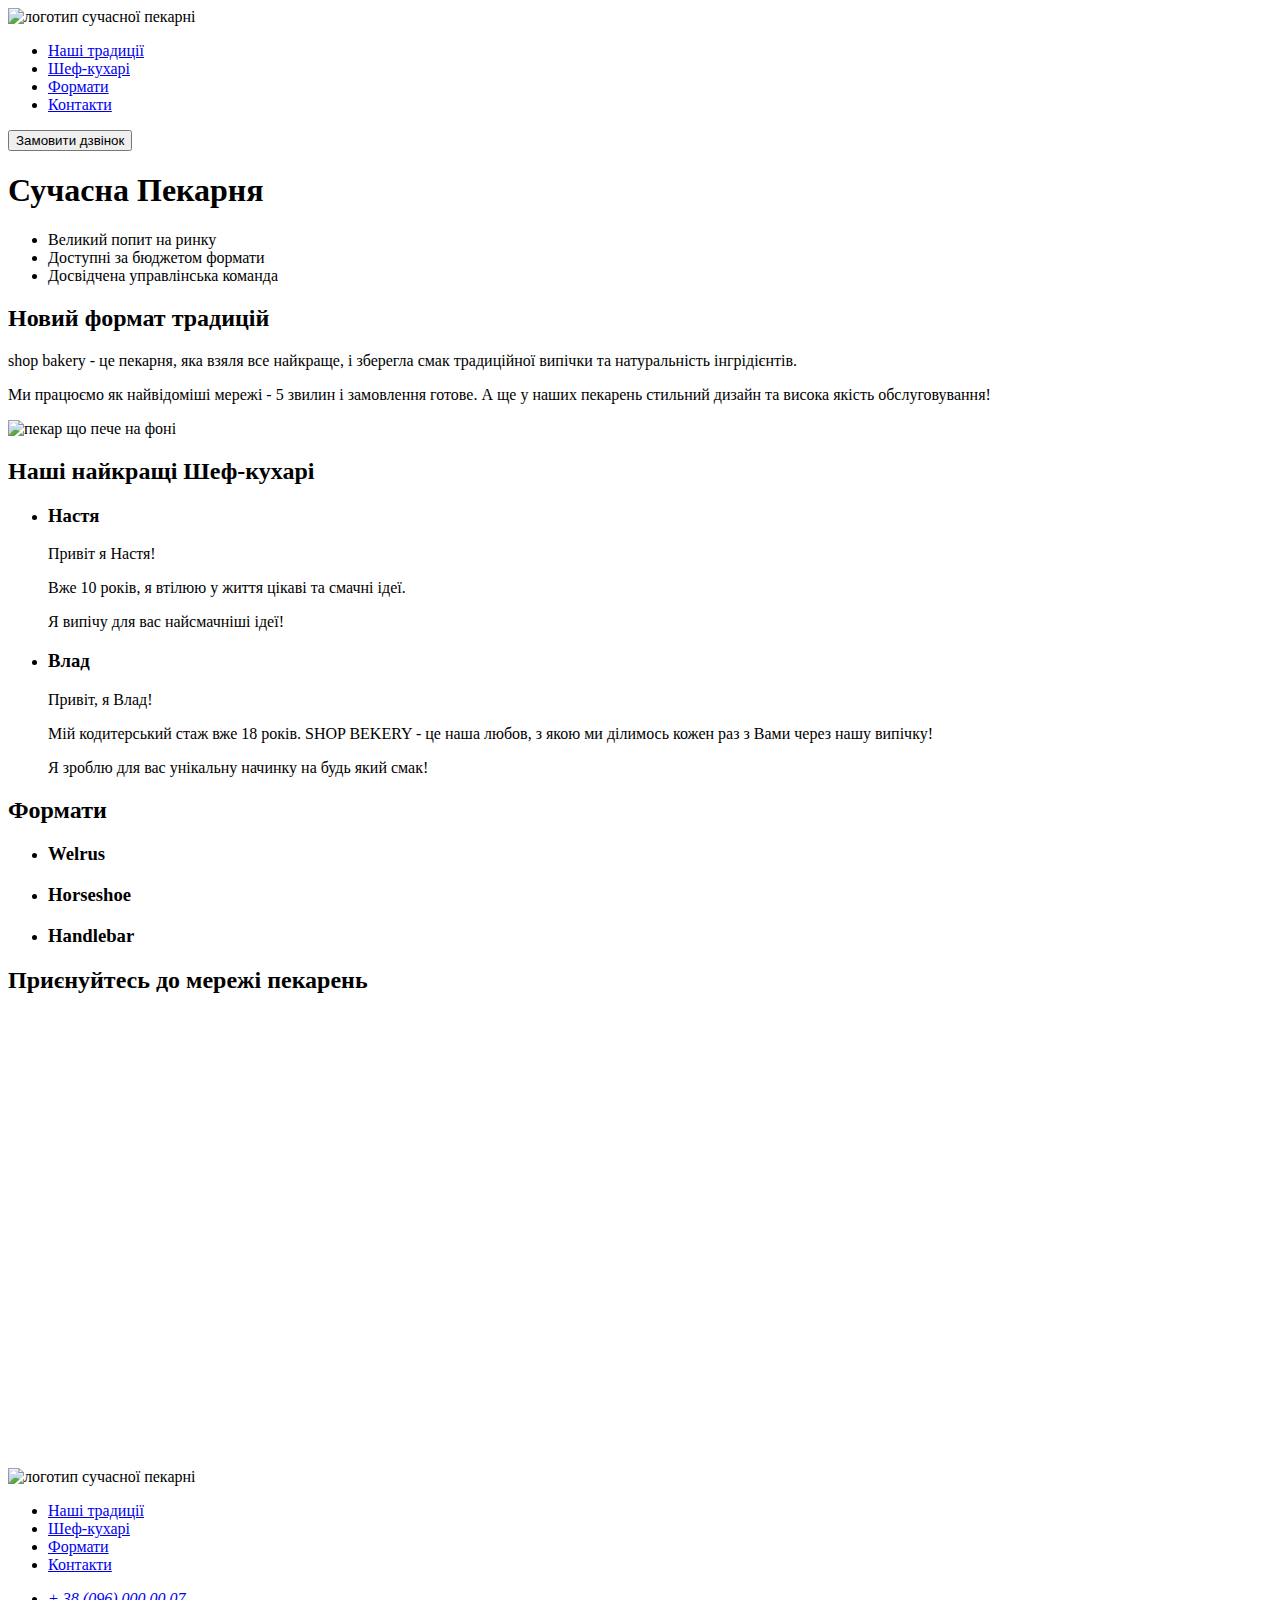
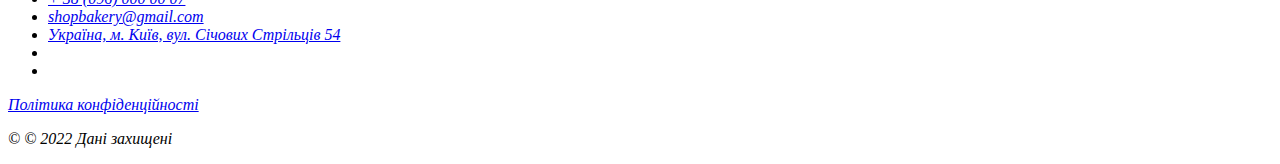
==== index.html @ cf85be26 "changed title" ====
<!DOCTYPE html>
<html lang="uk">

    <head>
        <meta charset="UTF-8">
        <meta http-equiv="X-UA-Compatible" content="IE=edge">
        <meta name="viewport" content="width=device-width, initial-scale=1.0">
        <title>Сучасна пекарня</title>
    </head>

    <body>
        <header>
            <nav>
                <a href="./index.html"></a>
                <img src="./images/logo.svg" alt="логотип сучасної пекарні"/>
                <ul>
                    <li>
                        <a href="#traditions-section">Наші традиції</a>
                    </li>
                    <li>
                        <a href="#shefs-section">Шеф-кухарі</a>
                    </li>
                    <li>
                        <a href="#formats-section">Формати</a>
                    </li>
                    <li>
                        <a href="#contacts-section">Контакти</a>
                    </li>
                </ul>
            </nav>
            <button type="button">Замовити дзвінок</button>
        </header>
        <main>
            <section id="traditions-section">
                <h1>Сучасна Пекарня</h1>
            </section>
            <ul>
                <li>Великий попит на ринку</li>
                <li>Доступні за бюджетом формати</li>
                <li>Досвідчена управлінська команда</li>
            </ul>
            <h2>Новий формат традицій</h2>
            <p>
                <span>shop bakery</span>
                - це пекарня, яка взяля все найкраще, і зберегла смак традиційної випічки та
                натуральність інгрідієнтів.</p>
            <p>Ми працюємо як найвідоміші мережі -
                <span>5 звилин і замовлення готове.</span>
                А ще у наших пекарень стильний дизайн та висока якість обслуговування!
            </p>
            <img src="./images/baker.jpg" alt="пекар що пече на фоні"/>
            <section id="shefs-section">
                <h2>Наші найкращі Шеф-кухарі</h2>
                <ul>
                    <li>
                        <article>
                            <h3>Настя</h3>
                            <p>Привіт я Настя!</p>
                            <p>Вже 10 років, я втілюю у життя цікаві та смачні ідеї.</p>
                            <p>Я випічу для вас найсмачніші ідеї!
                            </p>
                        </article>
                    </li>
                    <li>
                        <article>
                            <h3>Влад</h3>
                            <p>Привіт, я Влад!</p>
                            <p>Мій кодитерський стаж вже 18 років. SHOP BEKERY - це наша любов, з якою ми
                                ділимось кожен раз з Вами через нашу випічку!
                            </p>
                            <p>
                                Я зроблю для вас унікальну начинку на будь який смак!</p>
                        </article>
                    </li>
                </ul>

            </section>
            <section id="formats-section">
                <h2>Формати</h2>

                <ul>
                    <li>
                        <article>
                            <h3 lang="en">Welrus</h3>
                        </article>
                    </li>
                    <li>
                        <article>
                            <h3 lang="en">Horseshoe</h3>
                        </article>
                    </li>
                    <li>
                        <article>
                            <h3 lang="en">Handlebar</h3>
                        </article>
                    </li>
                </ul>
            </section>
            <section id="contacts-section">
                <h2>Приєнуйтесь до мережі пекарень</h2>
                <iframe
                    src="https://www.google.com/maps/embed?pb=!1m18!1m12!1m3!1d2540.1640531314047!2d30.491233500000003!3d50.4566697!2m3!1f0!2f0!3f0!3m2!1i1024!2i768!4f13.1!3m3!1m2!1s0x40d4ce637bfe1717%3A0x5370c2254ad1b952!2z0LLRg9C70LjRhtGPINCh0ZbRh9C-0LLQuNGFINCh0YLRgNGW0LvRjNGG0ZbQsiwgNTQsINCa0LjRl9CyLCAwMjAwMA!5e0!3m2!1suk!2sua!4v1682578943679!5m2!1suk!2sua"
                    width="600"
                    height="450"
                    style="border:0;"
                    allowfullscreen=""
                    loading="lazy"
                    referrerpolicy="no-referrer-when-downgrade"></iframe>
            </section>
        </main>
        <footer>
            <nav>
                <a href="#"></a>
                <img src="./images/logo.svg" alt="логотип сучасної пекарні"/>
                <ul>
                    <li>
                        <a href="#">Наші традиції</a>
                    </li>
                    <li>
                        <a href="#">Шеф-кухарі</a>
                    </li>
                    <li>
                        <a href="#">Формати</a>
                    </li>
                    <li>
                        <a href="#">Контакти</a>
                    </li>
                </ul>
            </nav>
            <address>
                <ul>
                    <li>
                        <a href="tel:+380960000007">+ 38 (096) 000 00 07</a>
                    </li>
                    <li>
                        <a href="mailto:shopbakery@gmail.com">shopbakery@gmail.com</a>
                    </li>
                    <li>
                        <a href="https://goo.gl/maps/iMpaxxLFBsmDGBwdA" target="_blank">Україна, м. Київ, вул. Січових Стрільців 54</a>
                    </li>
                    <li>
                        <a href="#">
                            <!-- facebook icom -->
                        </a>
                    </li>
                    <li>
                        <a href="#">
                            <!-- instagram icon -->
                        </a>
                    </li>
                </ul>
                <a href="#" target="_blank">Політика конфіденційності</a>
                <p>&copy; © 2022 Дані захищені</p>
            </address>
        </footer>
    </body>

</html>
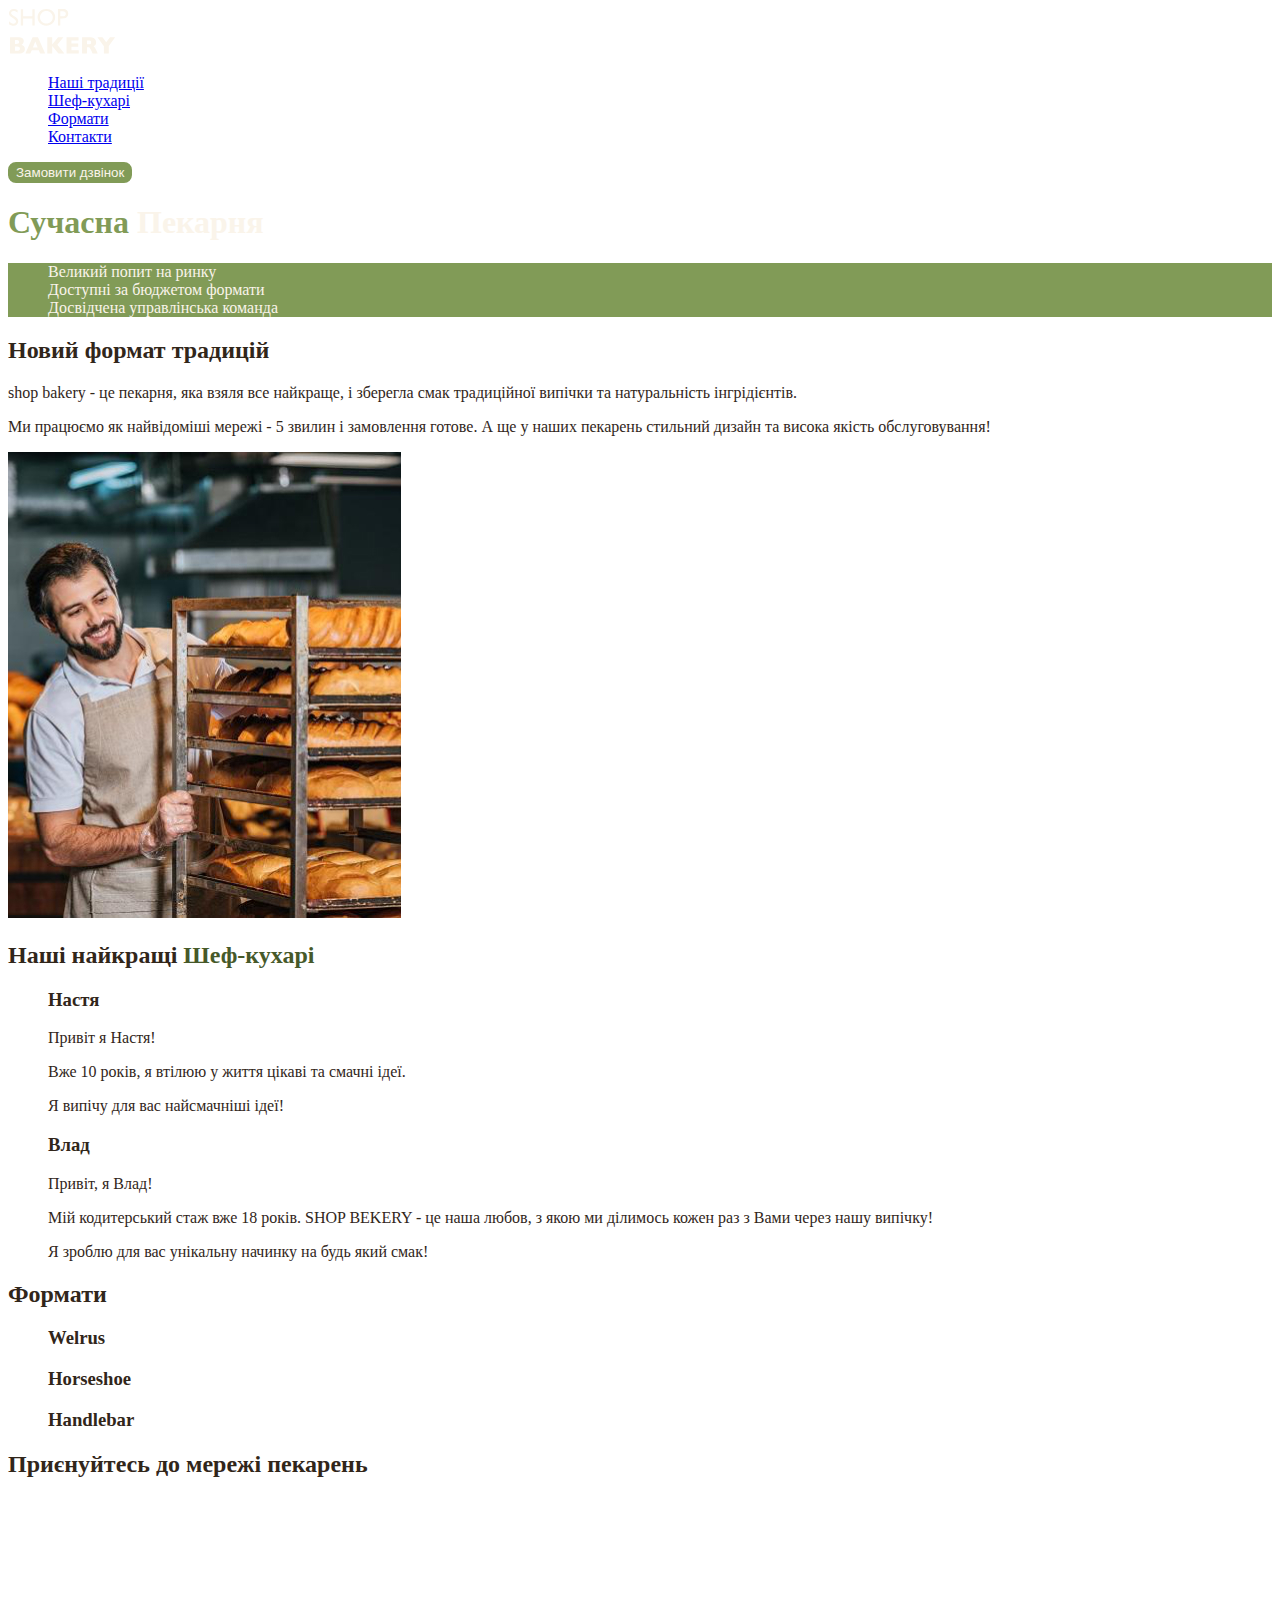
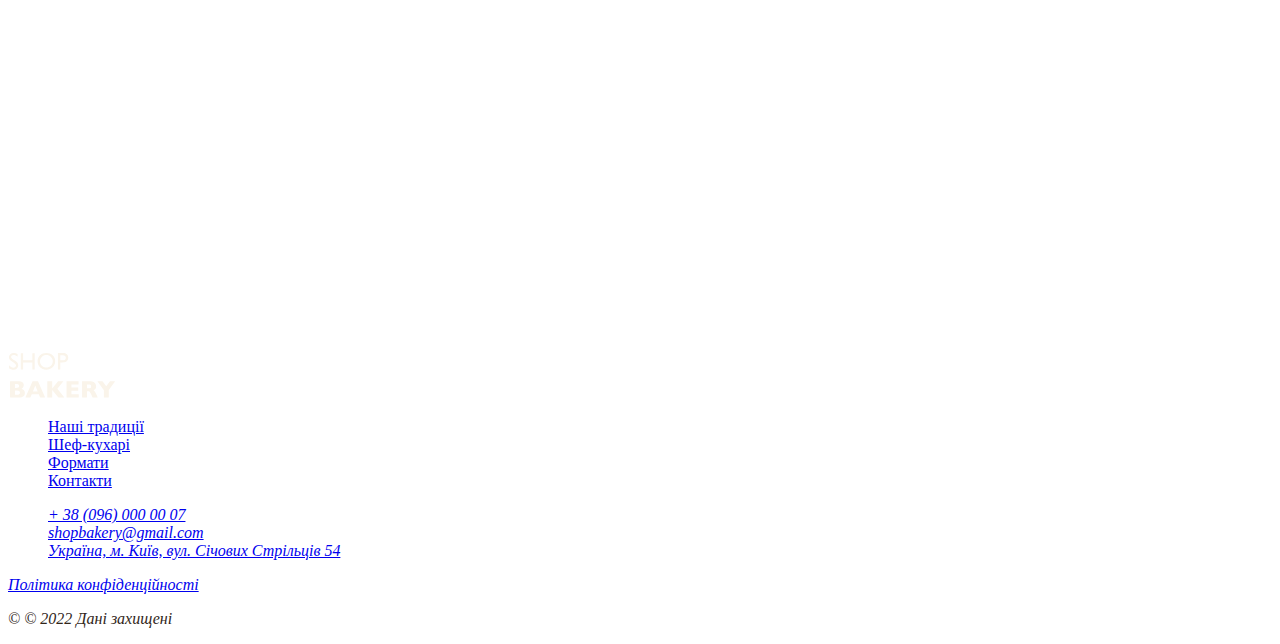
==== commit 9124779d: "add styles.css and css variables" ====
--- a/index.html
+++ b/index.html
@@ -6,6 +6,7 @@
         <meta http-equiv="X-UA-Compatible" content="IE=edge">
         <meta name="viewport" content="width=device-width, initial-scale=1.0">
         <title>Сучасна пекарня</title>
+        <link rel="stylesheet" href="./css/styles.css">
     </head>
 
     <body>
@@ -15,31 +16,31 @@
                 <img src="./images/logo.svg" alt="логотип сучасної пекарні"/>
                 <ul>
                     <li>
-                        <a href="#traditions-section">Наші традиції</a>
+                        <a class="header-link" href="#traditions-section">Наші традиції</a>
                     </li>
                     <li>
-                        <a href="#shefs-section">Шеф-кухарі</a>
+                        <a class="header-link" href="#shefs-section">Шеф-кухарі</a>
                     </li>
                     <li>
-                        <a href="#formats-section">Формати</a>
+                        <a class="header-link" href="#formats-section">Формати</a>
                     </li>
                     <li>
-                        <a href="#contacts-section">Контакти</a>
+                        <a class="header-link" href="#contacts-section">Контакти</a>
                     </li>
                 </ul>
             </nav>
-            <button type="button">Замовити дзвінок</button>
+            <button class="button" type="button">Замовити дзвінок</button>
         </header>
         <main>
-            <section id="traditions-section">
-                <h1>Сучасна Пекарня</h1>
+            <section>
+                <h1 class="hero-title"><span class="accent">Сучасна</span> Пекарня</h1>
             </section>
-            <ul>
+            <ul class="advantages-list">
                 <li>Великий попит на ринку</li>
                 <li>Доступні за бюджетом формати</li>
                 <li>Досвідчена управлінська команда</li>
             </ul>
-            <h2>Новий формат традицій</h2>
+            <h2 class="section-title">Новий формат традицій</h2>
             <p>
                 <span>shop bakery</span>
                 - це пекарня, яка взяля все найкраще, і зберегла смак традиційної випічки та
@@ -50,7 +51,7 @@
             </p>
             <img src="./images/baker.jpg" alt="пекар що пече на фоні"/>
             <section id="shefs-section">
-                <h2>Наші найкращі Шеф-кухарі</h2>
+                <h2 class="section-title">Наші найкращі <span class="accent">Шеф-кухарі</span></h2>
                 <ul>
                     <li>
                         <article>
@@ -76,7 +77,7 @@
 
             </section>
             <section id="formats-section">
-                <h2>Формати</h2>
+                <h2 class="section-title">Формати</h2>
 
                 <ul>
                     <li>
@@ -97,7 +98,7 @@
                 </ul>
             </section>
             <section id="contacts-section">
-                <h2>Приєнуйтесь до мережі пекарень</h2>
+                <h2 class="section-title">Приєнуйтесь до мережі пекарень</h2>
                 <iframe
                     src="https://www.google.com/maps/embed?pb=!1m18!1m12!1m3!1d2540.1640531314047!2d30.491233500000003!3d50.4566697!2m3!1f0!2f0!3f0!3m2!1i1024!2i768!4f13.1!3m3!1m2!1s0x40d4ce637bfe1717%3A0x5370c2254ad1b952!2z0LLRg9C70LjRhtGPINCh0ZbRh9C-0LLQuNGFINCh0YLRgNGW0LvRjNGG0ZbQsiwgNTQsINCa0LjRl9CyLCAwMjAwMA!5e0!3m2!1suk!2sua!4v1682578943679!5m2!1suk!2sua"
                     width="600"
--- a/css/styles.css
+++ b/css/styles.css
@@ -0,0 +1,50 @@
+:root {
+   --color-primary-dark: #31261a;
+   --color-primary-light: #faf4ea;
+   --color-brand-dark: #465929;
+      --color-brand-light: #819b57;
+}
+/* base */
+body {
+    color: var(--color-primary-dark);
+}
+ul {
+    list-style-type: none;
+}
+/* buttom */
+.button {
+    color: var(--color-primary-light);
+    background-color: var(--color-brand-light);
+    border: 2px solid var(--color-brand-light);
+    border-radius: 8px;
+    cursor: pointer;
+}
+
+.button:hover {
+    color: var(--color-brand-dark);
+   background-color: transparent; 
+   
+}
+.link-hover {
+    color: var(--color-brand-light);
+}
+/* Link */
+.link {
+    color: #faf4ea;
+}
+/* Hero-section */
+.hero-title {
+    color: #faf4ea;
+}
+
+.hero-title .accent {
+    color: var(--color-brand-light);
+}
+/* Advantages list */
+.advantages-list {
+    color: #faf4ea;
+    background-color: #819b57;
+}
+.section-title .accent {
+    color:  var(--color-brand-dark);
+}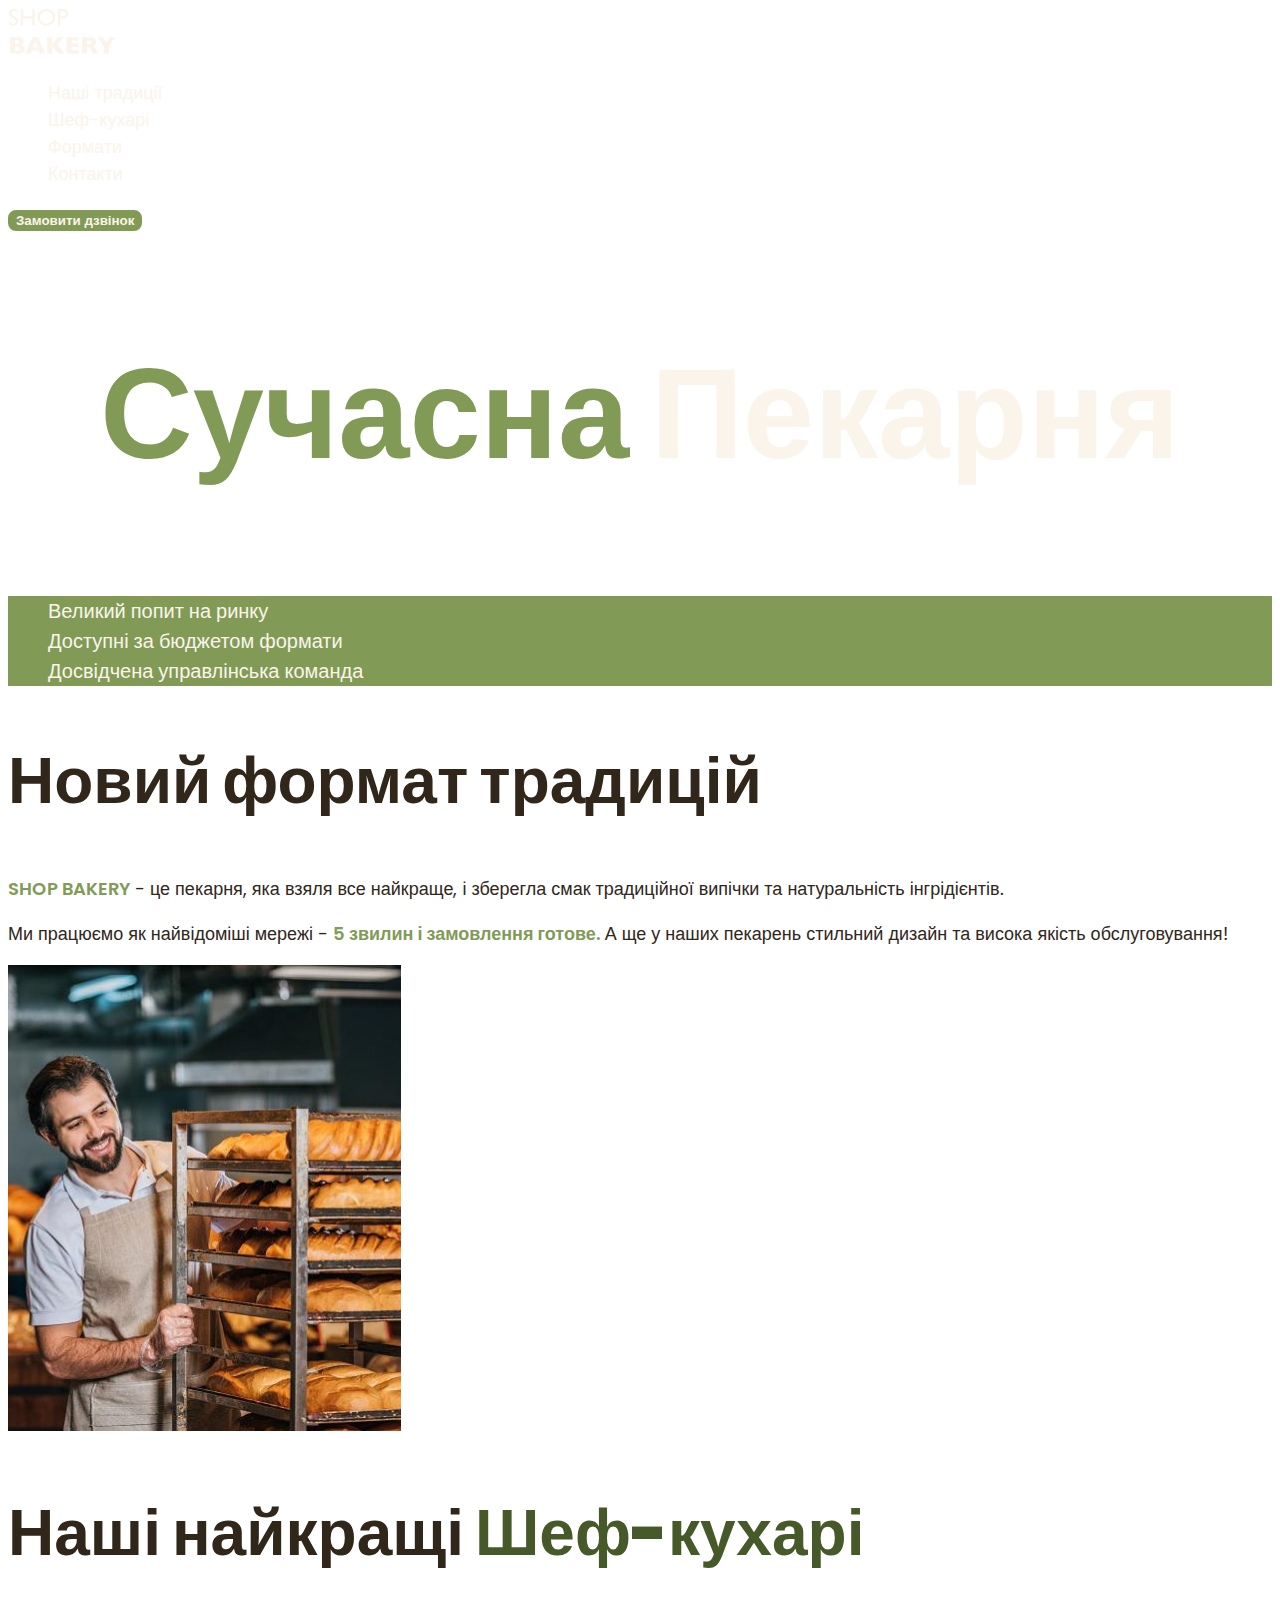
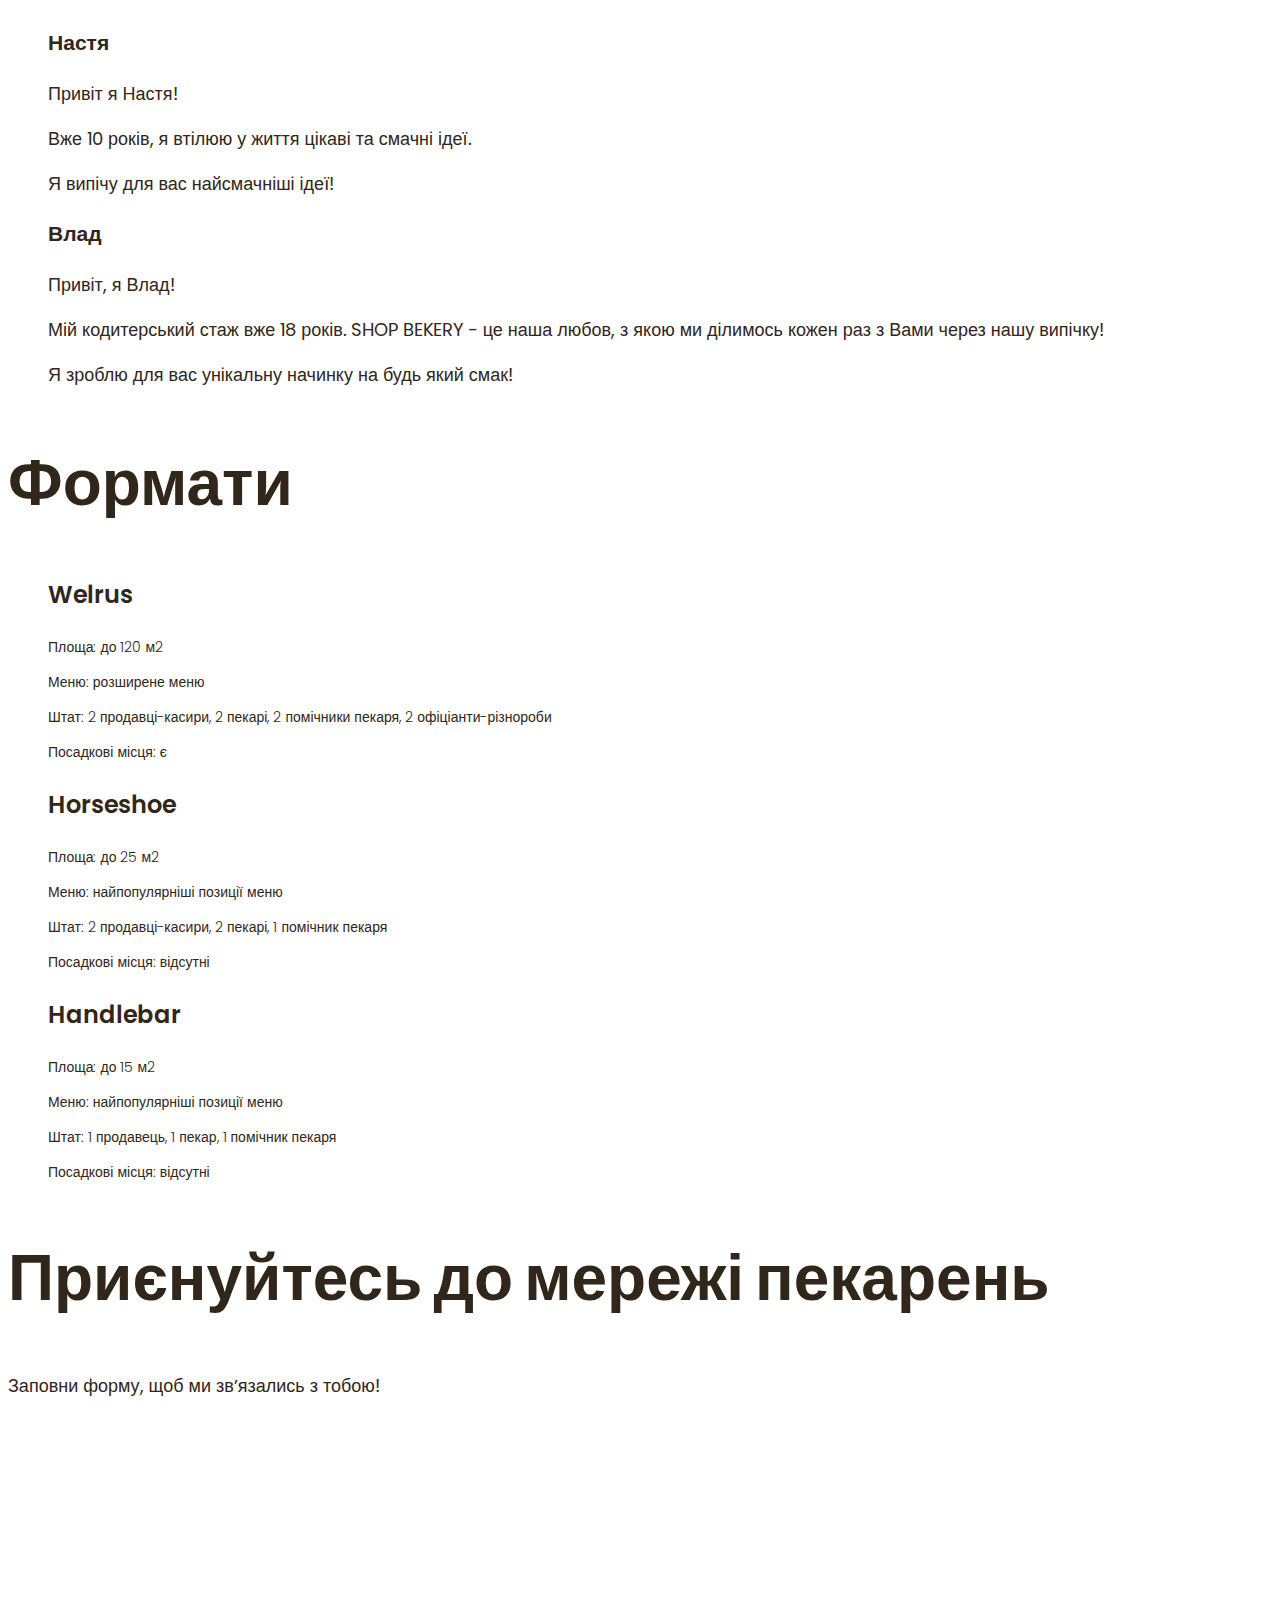
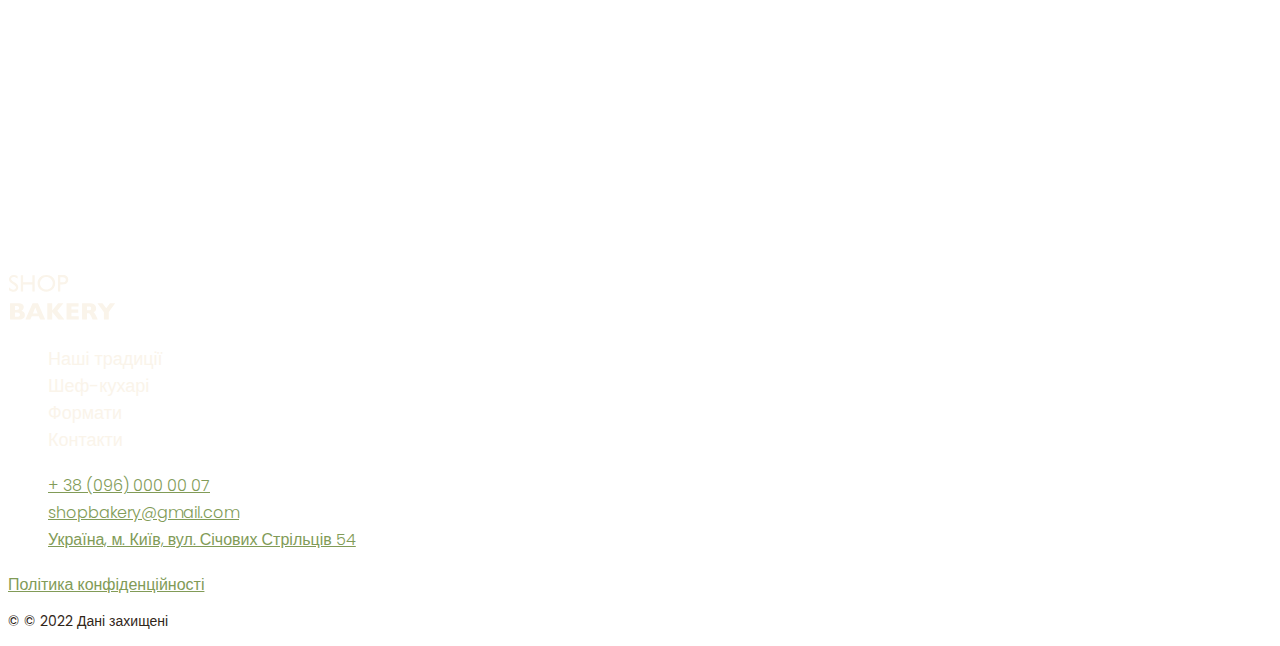
==== commit 3e944925: "add files" ====
--- a/index.html
+++ b/index.html
@@ -1,159 +1,175 @@
-<!DOCTYPE html>
-<html lang="uk">
-
-    <head>
-        <meta charset="UTF-8">
-        <meta http-equiv="X-UA-Compatible" content="IE=edge">
-        <meta name="viewport" content="width=device-width, initial-scale=1.0">
-        <title>Сучасна пекарня</title>
-        <link rel="stylesheet" href="./css/styles.css">
-    </head>
-
-    <body>
-        <header>
-            <nav>
-                <a href="./index.html"></a>
-                <img src="./images/logo.svg" alt="логотип сучасної пекарні"/>
-                <ul>
-                    <li>
-                        <a class="header-link" href="#traditions-section">Наші традиції</a>
-                    </li>
-                    <li>
-                        <a class="header-link" href="#shefs-section">Шеф-кухарі</a>
-                    </li>
-                    <li>
-                        <a class="header-link" href="#formats-section">Формати</a>
-                    </li>
-                    <li>
-                        <a class="header-link" href="#contacts-section">Контакти</a>
-                    </li>
-                </ul>
-            </nav>
-            <button class="button" type="button">Замовити дзвінок</button>
-        </header>
-        <main>
-            <section>
-                <h1 class="hero-title"><span class="accent">Сучасна</span> Пекарня</h1>
-            </section>
-            <ul class="advantages-list">
-                <li>Великий попит на ринку</li>
-                <li>Доступні за бюджетом формати</li>
-                <li>Досвідчена управлінська команда</li>
-            </ul>
-            <h2 class="section-title">Новий формат традицій</h2>
-            <p>
-                <span>shop bakery</span>
-                - це пекарня, яка взяля все найкраще, і зберегла смак традиційної випічки та
-                натуральність інгрідієнтів.</p>
-            <p>Ми працюємо як найвідоміші мережі -
-                <span>5 звилин і замовлення готове.</span>
-                А ще у наших пекарень стильний дизайн та висока якість обслуговування!
-            </p>
-            <img src="./images/baker.jpg" alt="пекар що пече на фоні"/>
-            <section id="shefs-section">
-                <h2 class="section-title">Наші найкращі <span class="accent">Шеф-кухарі</span></h2>
-                <ul>
-                    <li>
-                        <article>
-                            <h3>Настя</h3>
-                            <p>Привіт я Настя!</p>
-                            <p>Вже 10 років, я втілюю у життя цікаві та смачні ідеї.</p>
-                            <p>Я випічу для вас найсмачніші ідеї!
-                            </p>
-                        </article>
-                    </li>
-                    <li>
-                        <article>
-                            <h3>Влад</h3>
-                            <p>Привіт, я Влад!</p>
-                            <p>Мій кодитерський стаж вже 18 років. SHOP BEKERY - це наша любов, з якою ми
-                                ділимось кожен раз з Вами через нашу випічку!
-                            </p>
-                            <p>
-                                Я зроблю для вас унікальну начинку на будь який смак!</p>
-                        </article>
-                    </li>
-                </ul>
-
-            </section>
-            <section id="formats-section">
-                <h2 class="section-title">Формати</h2>
-
-                <ul>
-                    <li>
-                        <article>
-                            <h3 lang="en">Welrus</h3>
-                        </article>
-                    </li>
-                    <li>
-                        <article>
-                            <h3 lang="en">Horseshoe</h3>
-                        </article>
-                    </li>
-                    <li>
-                        <article>
-                            <h3 lang="en">Handlebar</h3>
-                        </article>
-                    </li>
-                </ul>
-            </section>
-            <section id="contacts-section">
-                <h2 class="section-title">Приєнуйтесь до мережі пекарень</h2>
-                <iframe
-                    src="https://www.google.com/maps/embed?pb=!1m18!1m12!1m3!1d2540.1640531314047!2d30.491233500000003!3d50.4566697!2m3!1f0!2f0!3f0!3m2!1i1024!2i768!4f13.1!3m3!1m2!1s0x40d4ce637bfe1717%3A0x5370c2254ad1b952!2z0LLRg9C70LjRhtGPINCh0ZbRh9C-0LLQuNGFINCh0YLRgNGW0LvRjNGG0ZbQsiwgNTQsINCa0LjRl9CyLCAwMjAwMA!5e0!3m2!1suk!2sua!4v1682578943679!5m2!1suk!2sua"
-                    width="600"
-                    height="450"
-                    style="border:0;"
-                    allowfullscreen=""
-                    loading="lazy"
-                    referrerpolicy="no-referrer-when-downgrade"></iframe>
-            </section>
-        </main>
-        <footer>
-            <nav>
-                <a href="#"></a>
-                <img src="./images/logo.svg" alt="логотип сучасної пекарні"/>
-                <ul>
-                    <li>
-                        <a href="#">Наші традиції</a>
-                    </li>
-                    <li>
-                        <a href="#">Шеф-кухарі</a>
-                    </li>
-                    <li>
-                        <a href="#">Формати</a>
-                    </li>
-                    <li>
-                        <a href="#">Контакти</a>
-                    </li>
-                </ul>
-            </nav>
-            <address>
-                <ul>
-                    <li>
-                        <a href="tel:+380960000007">+ 38 (096) 000 00 07</a>
-                    </li>
-                    <li>
-                        <a href="mailto:shopbakery@gmail.com">shopbakery@gmail.com</a>
-                    </li>
-                    <li>
-                        <a href="https://goo.gl/maps/iMpaxxLFBsmDGBwdA" target="_blank">Україна, м. Київ, вул. Січових Стрільців 54</a>
-                    </li>
-                    <li>
-                        <a href="#">
-                            <!-- facebook icom -->
-                        </a>
-                    </li>
-                    <li>
-                        <a href="#">
-                            <!-- instagram icon -->
-                        </a>
-                    </li>
-                </ul>
-                <a href="#" target="_blank">Політика конфіденційності</a>
-                <p>&copy; © 2022 Дані захищені</p>
-            </address>
-        </footer>
-    </body>
-
+<!DOCTYPE html>
+<html lang="uk">
+
+    <head>
+        <meta charset="UTF-8">
+        <meta http-equiv="X-UA-Compatible" content="IE=edge">
+        <meta name="viewport" content="width=device-width, initial-scale=1.0">
+        <title>Сучасна пекарня</title>
+
+        <!-- STYLES -->
+        <link rel="stylesheet" href="./css/styles.css">
+    </head>
+
+    <body>
+        <header>
+            <nav>
+                <a href="./index.html"></a>
+                <img src="./images/logo.svg" alt="логотип сучасної пекарні"/>
+                <ul>
+                    <li>
+                        <a class="link" href="#traditions-section">Наші традиції</a>
+                    </li>
+                    <li>
+                        <a class="link" href="#shefs-section">Шеф-кухарі</a>
+                    </li>
+                    <li>
+                        <a class="link" href="#formats-section">Формати</a>
+                    </li>
+                    <li>
+                        <a class="link" href="#contacts-section">Контакти</a>
+                    </li>
+                </ul>
+            </nav>
+            <button class="button" type="button">Замовити дзвінок</button>
+        </header>
+        <main>
+            <section>
+                <h1 class="hero-title"><span class="accent">Сучасна</span> Пекарня</h1>
+            </section>
+            <ul class="advantages-list">
+                <li class="advantages-item">Великий попит на ринку</li>
+                <li class="advantages-item">Доступні за бюджетом формати</li>
+                <li class="advantages-item">Досвідчена управлінська команда</li>
+            </ul>
+            <h2 class="section-title">Новий формат традицій</h2>
+            <p class="traditions-text">
+                <span class="brand uppercase">shop bakery</span>
+                - це пекарня, яка взяля все найкраще, і зберегла смак традиційної випічки та
+                натуральність інгрідієнтів.</p>
+            <p class="traditions-text">Ми працюємо як найвідоміші мережі -
+                <span class="brand">5 звилин і замовлення готове.</span>
+                А ще у наших пекарень стильний дизайн та висока якість обслуговування!
+            </p>
+            <img src="./images/baker.jpg" alt="пекар що пече на фоні"/>
+            <section id="shefs-section">
+                <h2 class="section-title">Наші найкращі <span class="accent">Шеф-кухарі</span></h2>
+                <ul>
+                    <li>
+                        <article>
+                            <h3 class="chefs-title">Настя</h3>
+                            <p>Привіт я Настя!</p>
+                            <p>Вже 10 років, я втілюю у життя цікаві та смачні ідеї.</p>
+                            <p>Я випічу для вас найсмачніші ідеї!
+                            </p>
+                        </article>
+                    </li>
+                    <li>
+                        <article>
+                            <h3 class="chefs-title">Влад</h3>
+                            <p>Привіт, я Влад!</p>
+                            <p>Мій кодитерський стаж вже 18 років. SHOP BEKERY - це наша любов, з якою ми
+                                ділимось кожен раз з Вами через нашу випічку!
+                            </p>
+                            <p>
+                                Я зроблю для вас унікальну начинку на будь який смак!</p>
+                        </article>
+                    </li>
+                </ul>
+
+            </section>
+            <section id="formats-section">
+                <h2 class="section-title">Формати</h2>
+                <ul>
+                    <li>
+                        <article>
+                            <h3 class="format-title" lang="en">Welrus</h3>
+                            <div class="format-text">
+                            <p>Площа: до 120 м2</p>
+                            <p>Меню: розширене меню</p>
+                            <p>Штат: 2 продавці-касири, 2 пекарі, 2 помічники пекаря, 2 офіціанти-різнороби</p>
+                            <p>Посадкові місця: є</p></div>
+                        </article>
+                    </li>
+                    <li>
+                        <article>
+                            <h3 class="format-title" lang="en">Horseshoe</h3>
+                            <div class="format-text"><p>Площа: до 25 м2</p>
+                            <p>Меню: найпопулярніші позиції меню</p>
+                            <p>Штат: 2 продавці-касири, 2 пекарі, 1 помічник пекаря</p>
+                            <p>Посадкові місця: відсутні</p></div>                     
+                        </article>
+                    </li>
+                    <li>
+                        <article>
+                            <h3 class="format-title" lang="en">Handlebar</h3>
+                            <div class="format-text"><p>Площа: до 15 м2</p>
+                            <p>Меню: найпопулярніші позиції меню</p>
+                            <p>Штат: 1 продавець, 1 пекар, 1 помічник пекаря</p>
+                            <p>Посадкові місця: відсутні</p></div>
+                            
+                        </article>
+                    </li>
+                </ul>
+            </section>
+            <section id="contacts-section">
+                <h2 class="section-title">Приєнуйтесь до мережі пекарень</h2>
+                <p>Заповни форму, щоб ми звʼязались з тобою!</p>
+                <iframe
+                    src="https://www.google.com/maps/embed?pb=!1m18!1m12!1m3!1d2540.1640531314047!2d30.491233500000003!3d50.4566697!2m3!1f0!2f0!3f0!3m2!1i1024!2i768!4f13.1!3m3!1m2!1s0x40d4ce637bfe1717%3A0x5370c2254ad1b952!2z0LLRg9C70LjRhtGPINCh0ZbRh9C-0LLQuNGFINCh0YLRgNGW0LvRjNGG0ZbQsiwgNTQsINCa0LjRl9CyLCAwMjAwMA!5e0!3m2!1suk!2sua!4v1682578943679!5m2!1suk!2sua"
+                    width="600"
+                    height="450"
+                    style="border:0;"
+                    allowfullscreen=""
+                    loading="lazy"
+                    referrerpolicy="no-referrer-when-downgrade"></iframe>
+            </section>
+        </main>
+        <footer>
+            <nav>
+                <a href="#"></a>
+                <img src="./images/logo.svg" alt="логотип сучасної пекарні"/>
+                <ul>
+                    <li>
+                        <a class="link" href="#">Наші традиції</a >
+                    </li>
+                    <li>
+                        <a class="link"  href="#">Шеф-кухарі</a >
+                    </li>
+                    <li>
+                        <a class="link"  href="#">Формати</a >
+                    </li>
+                    <li>
+                        <a class="link"  href="#">Контакти</a>
+                    </li>
+                </ul>
+            </nav>
+            <address>
+                <ul>
+                    <li>
+                        <a class="address-link" href="tel:+380960000007">+ 38 (096) 000 00 07</a>
+                    </li>
+                    <li>
+                        <a class="address-link" href="mailto:shopbakery@gmail.com">shopbakery@gmail.com</a>
+                    </li>
+                    <li>
+                        <a class="address-link" href="https://goo.gl/maps/iMpaxxLFBsmDGBwdA" target="_blank">Україна, м. Київ, вул. Січових Стрільців 54</a>
+                    </li>
+                    <li>
+                        <a href="#">
+                            <!-- facebook icom -->
+                        </a>
+                    </li>
+                    <li>
+                        <a href="#">
+                            <!-- instagram icon -->
+                        </a>
+                    </li>
+                </ul>
+                <a class="address-link" href="#" target="_blank">Політика конфіденційності</a>
+                <p class="address-copyright">&copy; © 2022 Дані захищені</p>
+            </address>
+        </footer>
+    </body>
+
 </html>--- a/css/styles.css
+++ b/css/styles.css
@@ -1,3 +1,80 @@
+@font-face {
+    font-display: swap;
+    font-family: 'Poppins';
+    font-style: normal;
+    font-weight: 300;
+    src: url('../fonts/poppins-v20-latin-300.eot');
+    
+    src: url('../fonts/poppins-v20-latin-300.eot?#iefix') format('embedded-opentype'),
+       
+        url('../fonts/poppins-v20-latin-300.woff2') format('woff2'),
+     
+        url('../fonts/poppins-v20-latin-300.woff') format('woff'),
+      
+        url('../fonts/poppins-v20-latin-300.ttf') format('truetype'),
+       
+        url('../fonts/poppins-v20-latin-300.svg#Poppins') format('svg');
+   
+}
+@font-face {
+    font-display: swap;
+    font-family: 'Poppins';
+    font-style: normal;
+    font-weight: 400;
+    src: url('../fonts/poppins-v20-latin-regular.eot');
+  
+    src: url('../fonts/poppins-v20-latin-regular.eot?#iefix') format('embedded-opentype'),
+     
+        url('../fonts/poppins-v20-latin-regular.woff2') format('woff2'),
+      
+        url('../fonts/poppins-v20-latin-regular.woff') format('woff'),
+       
+        url('../fonts/poppins-v20-latin-regular.ttf') format('truetype'),
+        
+        url('../fonts/poppins-v20-latin-regular.svg#Poppins') format('svg');
+
+}
+
+@font-face {
+    font-display: swap;
+    font-family: 'Poppins';
+    font-style: normal;
+    font-weight: 600;
+    src: url('../fonts/poppins-v20-latin-600.eot');
+   
+    src: url('../fonts/poppins-v20-latin-600.eot?#iefix') format('embedded-opentype'),
+
+        url('../fonts/poppins-v20-latin-600.woff2') format('woff2'),
+    
+        url('../fonts/poppins-v20-latin-600.woff') format('woff'),
+
+        url('../fonts/poppins-v20-latin-600.ttf') format('truetype'),
+   
+        url('../fonts/poppins-v20-latin-600.svg#Poppins') format('svg');
+
+}
+
+
+@font-face {
+    font-display: swap;
+    font-family: 'Poppins';
+    font-style: normal;
+    font-weight: 900;
+    src: url('../fonts/poppins-v20-latin-900.eot');
+
+    src: url('../fonts/poppins-v20-latin-900.eot?#iefix') format('embedded-opentype'),
+
+        url('../fonts/poppins-v20-latin-900.woff2') format('woff2'),
+
+        url('../fonts/poppins-v20-latin-900.woff') format('woff'),
+
+        url('../fonts/poppins-v20-latin-900.ttf') format('truetype'),
+
+        url('../fonts/poppins-v20-latin-900.svg#Poppins') format('svg');
+
+}
+
+
 :root {
    --color-primary-dark: #31261a;
    --color-primary-light: #faf4ea;
@@ -7,6 +84,14 @@
 /* base */
 body {
     color: var(--color-primary-dark);
+    font-family: 'poppins', sans-serif;
+    font-size: 18px;
+    font-weight: 400;
+    line-height: 1.5;
+   
+}
+address {
+font-style: normal;
 }
 ul {
     list-style-type: none;
@@ -14,6 +99,7 @@
 /* buttom */
 .button {
     color: var(--color-primary-light);
+        font-weight: 600;
     background-color: var(--color-brand-light);
     border: 2px solid var(--color-brand-light);
     border-radius: 8px;
@@ -25,26 +111,88 @@
    background-color: transparent; 
    
 }
-.link-hover {
-    color: var(--color-brand-light);
-}
+
 /* Link */
 .link {
     color: #faf4ea;
+    line-height: 1.5;
+    text-decoration: none;
+}
+
+.link:hover {
+    color: var(--color-brand-light);
+        font-weight: 600;
 }
 /* Hero-section */
 .hero-title {
     color: #faf4ea;
+    text-align: center;
+    font-size: 128px;
+    font-weight: 900;
+
+
 }
 
 .hero-title .accent {
-    color: var(--color-brand-light);
+    color: var(--color-brand-light);   
 }
 /* Advantages list */
 .advantages-list {
     color: #faf4ea;
     background-color: #819b57;
 }
+.advantages-item {
+    font-size: 20px;
+    font-weight: 300;
+
+}
+
+.section-title {
+    font-size: 64px;
+    font-weight: 900;
+    line-height: 1.3;
+}
+
 .section-title .accent {
     color:  var(--color-brand-dark);
+}
+/* Traditions section */
+.traditions-text {
+    white-space: nowrap;
+}
+
+.traditions-text .brand {
+    color: var(--color-brand-light);
+    font-weight: 600;
+}
+.traditions-text .uppercase {
+    text-transform: uppercase;
+}
+/* Chef section */
+.chef-title {
+    font-size: 40px;
+    font-weight: 600;
+}
+/* Formats section */
+.format-title {
+    font-size: 24px;
+     font-weight: 600;
+}
+.format-text {
+    font-size: 14px;
+    font-weight: 300;
+}
+/* Footer */
+.address-link  {
+    color: var(--color-brand-light);
+    font-size: 16px;
+    font-weight: 300;
+}
+
+.address-link:hover {
+    color: var(--color-brand-light);
+}
+
+.address-copyright {
+    font-size: 14px;
 }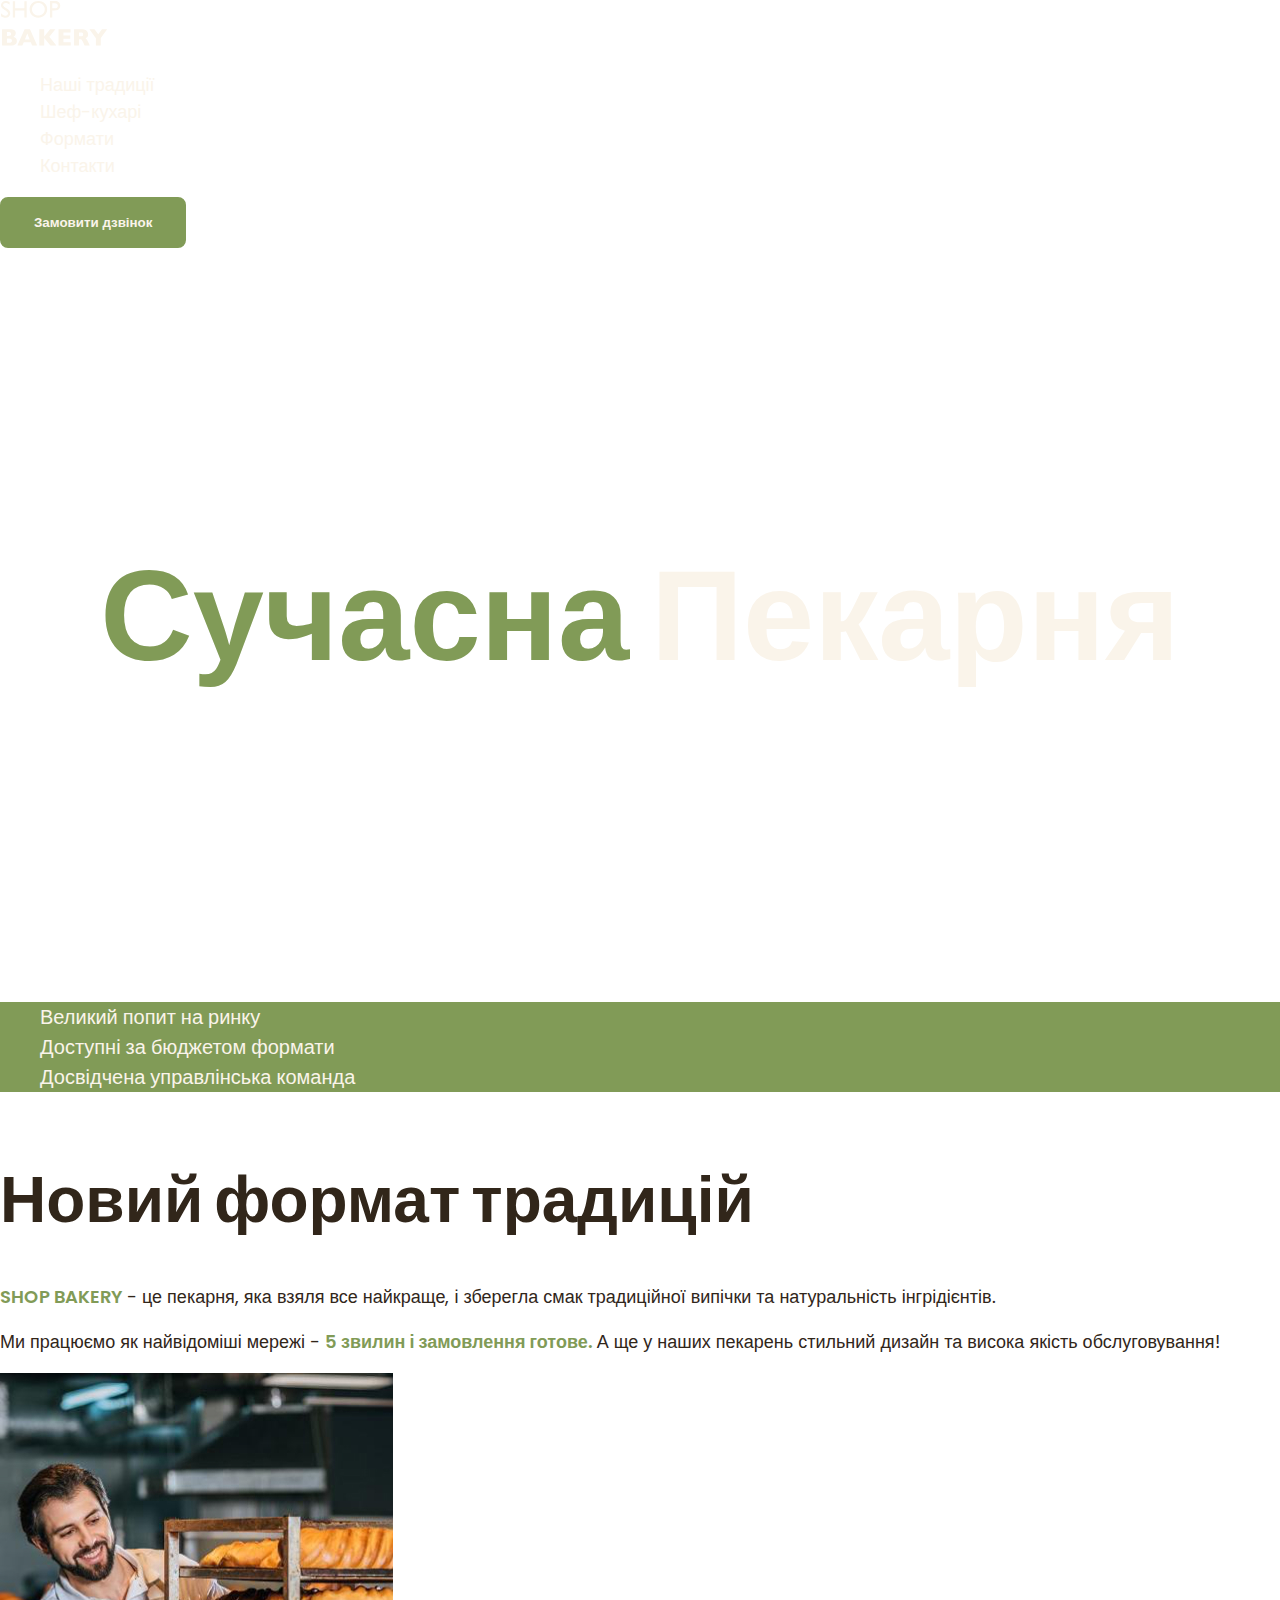
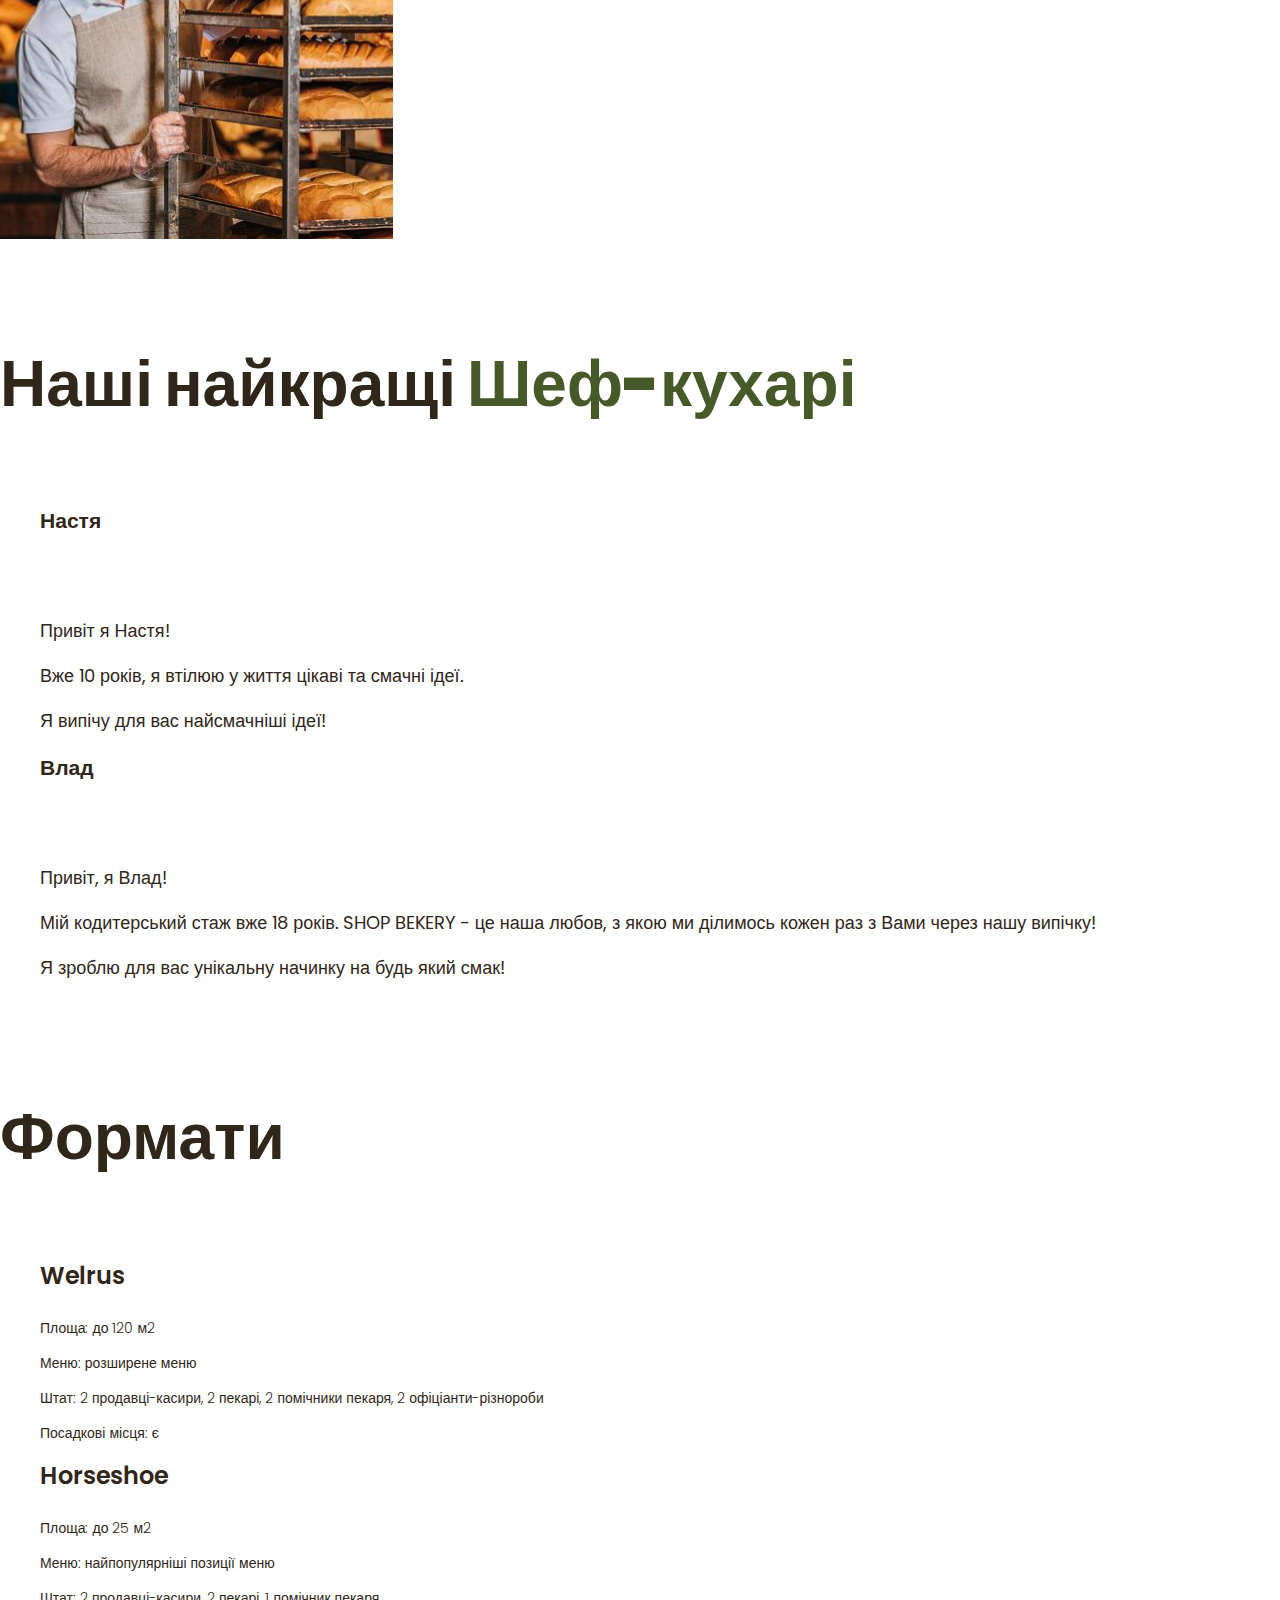
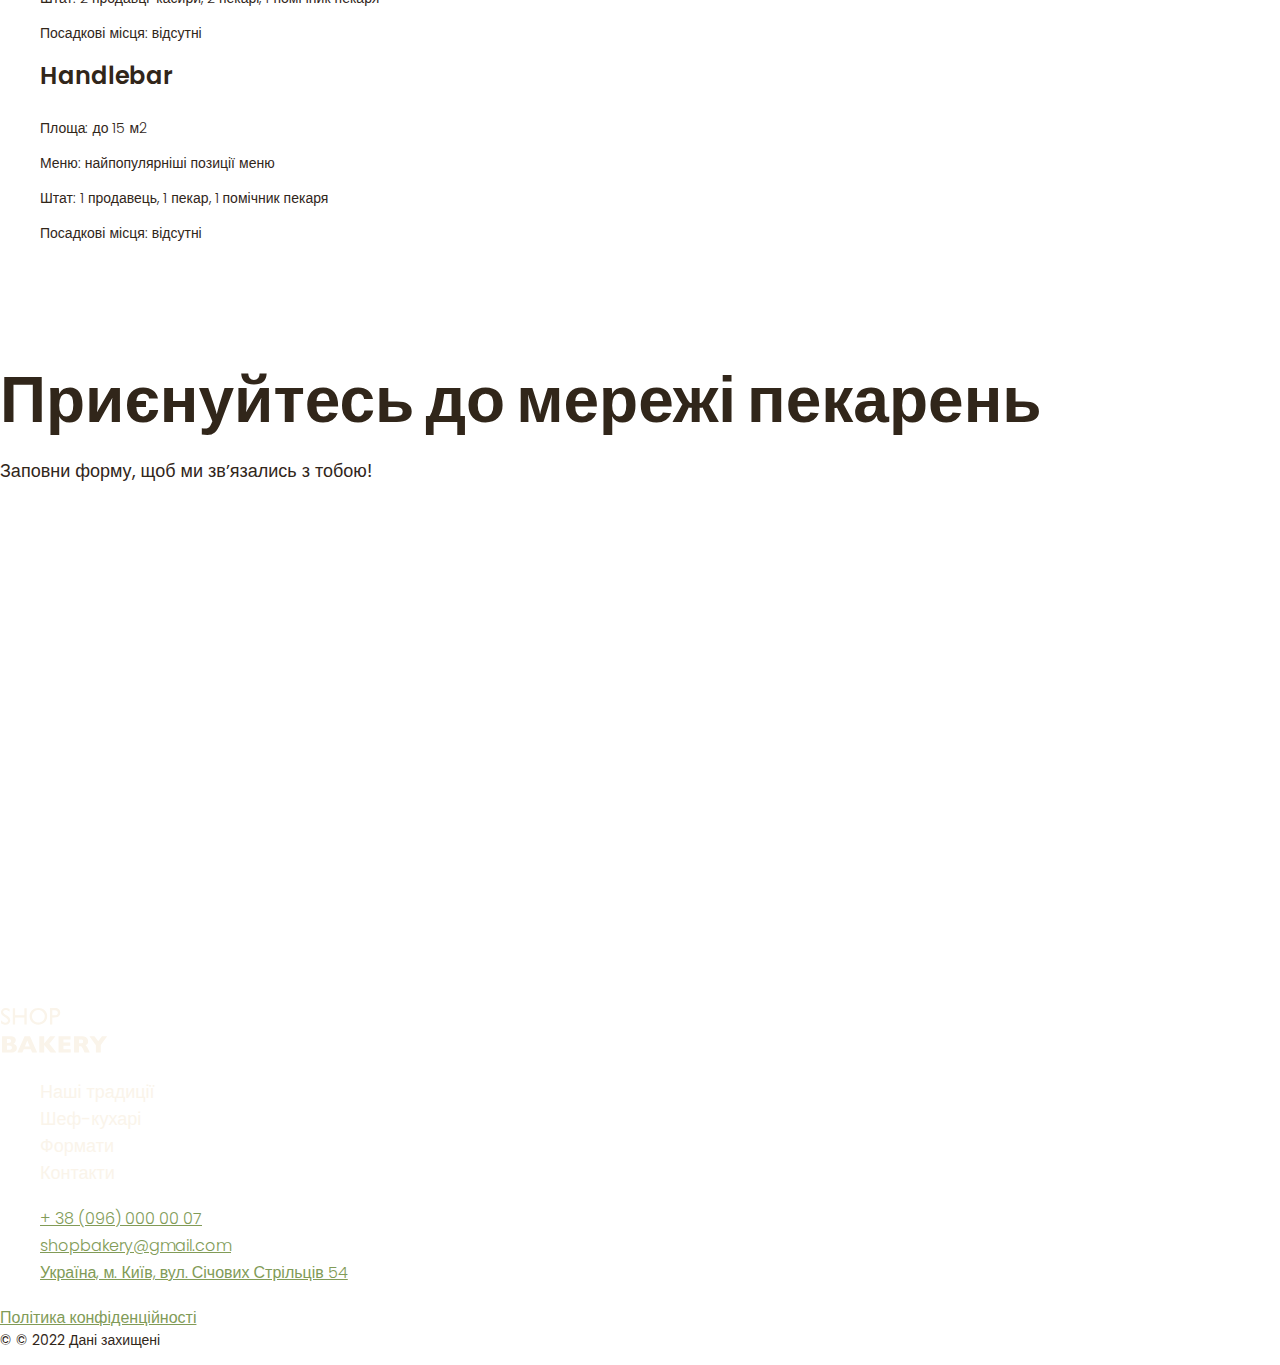
==== commit 10006c58: "changed css 2.05" ====
--- a/index.html
+++ b/index.html
@@ -13,47 +13,61 @@
 
     <body>
         <header>
-            <nav>
-                <a href="./index.html"></a>
-                <img src="./images/logo.svg" alt="логотип сучасної пекарні"/>
-                <ul>
-                    <li>
-                        <a class="link" href="#traditions-section">Наші традиції</a>
-                    </li>
-                    <li>
-                        <a class="link" href="#shefs-section">Шеф-кухарі</a>
-                    </li>
-                    <li>
-                        <a class="link" href="#formats-section">Формати</a>
-                    </li>
-                    <li>
-                        <a class="link" href="#contacts-section">Контакти</a>
-                    </li>
-                </ul>
-            </nav>
-            <button class="button" type="button">Замовити дзвінок</button>
+            <div class="container">
+                <nav>
+                    <a href="./index.html"></a>
+                    <img src="./images/logo.svg" alt="логотип сучасної пекарні" />
+                    <ul>
+                        <li>
+                            <a class="link" href="#traditions-section">Наші традиції</a>
+                        </li>
+                        <li>
+                            <a class="link" href="#shefs-section">Шеф-кухарі</a>
+                        </li>
+                        <li>
+                            <a class="link" href="#formats-section">Формати</a>
+                        </li>
+                        <li>
+                            <a class="link" href="#contacts-section">Контакти</a>
+                        </li>
+                    </ul>
+                </nav>
+                <button class="button" type="button">Замовити дзвінок</button>
+            </div>
         </header>
         <main>
+            <section class="hero-section">
+                <div class="container">
+                    <h1 class="hero-title"><span class="accent">Сучасна</span> Пекарня</h1>
+                </div>
+            </section>
             <section>
-                <h1 class="hero-title"><span class="accent">Сучасна</span> Пекарня</h1>
-            </section>
-            <ul class="advantages-list">
-                <li class="advantages-item">Великий попит на ринку</li>
-                <li class="advantages-item">Доступні за бюджетом формати</li>
-                <li class="advantages-item">Досвідчена управлінська команда</li>
-            </ul>
-            <h2 class="section-title">Новий формат традицій</h2>
+             <div class="container">
+                <h2 class="visually-hidden">Наші переваги</h2>
+                <ul class="advantages-list">
+                    <li class="advantages-item">Великий попит на ринку</li>
+                    <li class="advantages-item">Доступні за бюджетом формати</li>
+                    <li class="advantages-item">Досвідчена управлінська команда</li>
+                </ul>
+             </div>
+        </section>
+            <section class="tradition-section section" id="traditions-section">           
+            <div class="container">
+                <h2 class="traditions-title section-title">Новий формат традицій</h2>
             <p class="traditions-text">
                 <span class="brand uppercase">shop bakery</span>
                 - це пекарня, яка взяля все найкраще, і зберегла смак традиційної випічки та
-                натуральність інгрідієнтів.</p>
+                натуральність інгрідієнтів.
+            </p>
             <p class="traditions-text">Ми працюємо як найвідоміші мережі -
                 <span class="brand">5 звилин і замовлення готове.</span>
                 А ще у наших пекарень стильний дизайн та висока якість обслуговування!
             </p>
-            <img src="./images/baker.jpg" alt="пекар що пече на фоні"/>
-            <section id="shefs-section">
-                <h2 class="section-title">Наші найкращі <span class="accent">Шеф-кухарі</span></h2>
+            <img src="./images/baker.jpg" alt="пекар що пече на фоні" />
+        </div>
+            </section>
+            <section class="section" id="shefs-section">
+                <div class="container"><h2 class="chefs-title section-title">Наші найкращі <span class="accent">Шеф-кухарі</span></h2>
                 <ul>
                     <li>
                         <article>
@@ -76,99 +90,104 @@
                         </article>
                     </li>
                 </ul>
-
+            </div>
             </section>
-            <section id="formats-section">
-                <h2 class="section-title">Формати</h2>
+            <section class="section" id="formats-section">
+                <div class="container"><h2 class="formats-title section-title">Формати</h2>
                 <ul>
                     <li>
                         <article>
                             <h3 class="format-title" lang="en">Welrus</h3>
                             <div class="format-text">
-                            <p>Площа: до 120 м2</p>
-                            <p>Меню: розширене меню</p>
-                            <p>Штат: 2 продавці-касири, 2 пекарі, 2 помічники пекаря, 2 офіціанти-різнороби</p>
-                            <p>Посадкові місця: є</p></div>
+                                <p>Площа: до 120 м2</p>
+                                <p>Меню: розширене меню</p>
+                                <p>Штат: 2 продавці-касири, 2 пекарі, 2 помічники пекаря, 2 офіціанти-різнороби</p>
+                                <p>Посадкові місця: є</p>
+                            </div>
                         </article>
                     </li>
                     <li>
                         <article>
                             <h3 class="format-title" lang="en">Horseshoe</h3>
-                            <div class="format-text"><p>Площа: до 25 м2</p>
-                            <p>Меню: найпопулярніші позиції меню</p>
-                            <p>Штат: 2 продавці-касири, 2 пекарі, 1 помічник пекаря</p>
-                            <p>Посадкові місця: відсутні</p></div>                     
+                            <div class="format-text">
+                                <p>Площа: до 25 м2</p>
+                                <p>Меню: найпопулярніші позиції меню</p>
+                                <p>Штат: 2 продавці-касири, 2 пекарі, 1 помічник пекаря</p>
+                                <p>Посадкові місця: відсутні</p>
+                            </div>
                         </article>
                     </li>
                     <li>
                         <article>
                             <h3 class="format-title" lang="en">Handlebar</h3>
-                            <div class="format-text"><p>Площа: до 15 м2</p>
-                            <p>Меню: найпопулярніші позиції меню</p>
-                            <p>Штат: 1 продавець, 1 пекар, 1 помічник пекаря</p>
-                            <p>Посадкові місця: відсутні</p></div>
-                            
+                            <div class="format-text">
+                                <p>Площа: до 15 м2</p>
+                                <p>Меню: найпопулярніші позиції меню</p>
+                                <p>Штат: 1 продавець, 1 пекар, 1 помічник пекаря</p>
+                                <p>Посадкові місця: відсутні</p>
+                            </div>
+                
                         </article>
                     </li>
                 </ul>
+            </div>
             </section>
-            <section id="contacts-section">
-                <h2 class="section-title">Приєнуйтесь до мережі пекарень</h2>
+            <section class="section" id="contacts-section">
+                <div class="container"><h2 class="contact-title section-title">Приєнуйтесь до мережі пекарень</h2>
                 <p>Заповни форму, щоб ми звʼязались з тобою!</p>
                 <iframe
                     src="https://www.google.com/maps/embed?pb=!1m18!1m12!1m3!1d2540.1640531314047!2d30.491233500000003!3d50.4566697!2m3!1f0!2f0!3f0!3m2!1i1024!2i768!4f13.1!3m3!1m2!1s0x40d4ce637bfe1717%3A0x5370c2254ad1b952!2z0LLRg9C70LjRhtGPINCh0ZbRh9C-0LLQuNGFINCh0YLRgNGW0LvRjNGG0ZbQsiwgNTQsINCa0LjRl9CyLCAwMjAwMA!5e0!3m2!1suk!2sua!4v1682578943679!5m2!1suk!2sua"
-                    width="600"
-                    height="450"
-                    style="border:0;"
-                    allowfullscreen=""
-                    loading="lazy"
+                    width="600" height="450" style="border:0;" allowfullscreen="" loading="lazy"
                     referrerpolicy="no-referrer-when-downgrade"></iframe>
+                </div>
             </section>
         </main>
         <footer>
-            <nav>
-                <a href="#"></a>
-                <img src="./images/logo.svg" alt="логотип сучасної пекарні"/>
-                <ul>
-                    <li>
-                        <a class="link" href="#">Наші традиції</a >
-                    </li>
-                    <li>
-                        <a class="link"  href="#">Шеф-кухарі</a >
-                    </li>
-                    <li>
-                        <a class="link"  href="#">Формати</a >
-                    </li>
-                    <li>
-                        <a class="link"  href="#">Контакти</a>
-                    </li>
-                </ul>
-            </nav>
-            <address>
-                <ul>
-                    <li>
-                        <a class="address-link" href="tel:+380960000007">+ 38 (096) 000 00 07</a>
-                    </li>
-                    <li>
-                        <a class="address-link" href="mailto:shopbakery@gmail.com">shopbakery@gmail.com</a>
-                    </li>
-                    <li>
-                        <a class="address-link" href="https://goo.gl/maps/iMpaxxLFBsmDGBwdA" target="_blank">Україна, м. Київ, вул. Січових Стрільців 54</a>
-                    </li>
-                    <li>
-                        <a href="#">
-                            <!-- facebook icom -->
-                        </a>
-                    </li>
-                    <li>
-                        <a href="#">
-                            <!-- instagram icon -->
-                        </a>
-                    </li>
-                </ul>
-                <a class="address-link" href="#" target="_blank">Політика конфіденційності</a>
-                <p class="address-copyright">&copy; © 2022 Дані захищені</p>
-            </address>
+           <div class="container"><nav>
+            <a href="#"></a>
+            <img src="./images/logo.svg" alt="логотип сучасної пекарні" />
+            <ul>
+                <li>
+                    <a class="link" href="#">Наші традиції</a>
+                </li>
+                <li>
+                    <a class="link" href="#">Шеф-кухарі</a>
+                </li>
+                <li>
+                    <a class="link" href="#">Формати</a>
+                </li>
+                <li>
+                    <a class="link" href="#">Контакти</a>
+                </li>
+            </ul>
+        </nav>
+        <address>
+            <ul>
+                <li>
+                    <a class="address-link" href="tel:+380960000007">+ 38 (096) 000 00 07</a>
+                </li>
+                <li>
+                    <a class="address-link" href="mailto:shopbakery@gmail.com">shopbakery@gmail.com</a>
+                </li>
+                <li>
+                    <a class="address-link" href="https://goo.gl/maps/iMpaxxLFBsmDGBwdA" target="_blank">Україна, м. Київ, вул.
+                        Січових Стрільців 54</a>
+                </li>
+                <li>
+                    <a href="#">
+                        <!-- facebook icom -->
+                    </a>
+                </li>
+                <li>
+                    <a href="#">
+                        <!-- instagram icon -->
+                    </a>
+                </li>
+            </ul>
+            <a class="address-link" href="#" target="_blank">Політика конфіденційності</a>
+            <p class="address-copyright">&copy; © 2022 Дані захищені</p>
+        </address>
+    </div>
         </footer>
     </body>
 
--- a/css/styles.css
+++ b/css/styles.css
@@ -82,13 +82,19 @@
       --color-brand-light: #819b57;
 }
 /* base */
+* {
+    box-sizing: border-box;
+}
 body {
     color: var(--color-primary-dark);
     font-family: 'poppins', sans-serif;
     font-size: 18px;
     font-weight: 400;
     line-height: 1.5;
-   
+    margin: 0;
+}
+h1, h2, h3, h4, h5, h6, p {
+    margin-top: 0;
 }
 address {
 font-style: normal;
@@ -96,8 +102,26 @@
 ul {
     list-style-type: none;
 }
+
+.visually-hidden
+{position:absolute;
+left:-10000px;
+top:auto;
+width:1px;
+height:1px;
+overflow:hidden;}
+
+.section {
+    padding: 48px 0;
+}
+.container {
+    width: 100%;
+    max-width: 1288px;
+    margin: 0 auto;
+}
 /* buttom */
 .button {
+    padding: 16px 32px;
     color: var(--color-primary-light);
         font-weight: 600;
     background-color: var(--color-brand-light);
@@ -124,13 +148,15 @@
         font-weight: 600;
 }
 /* Hero-section */
+.hero-section {
+    padding: 272px 0;
+}
 .hero-title {
+    margin-bottom: 0;
     color: #faf4ea;
     text-align: center;
     font-size: 128px;
     font-weight: 900;
-
-
 }
 
 .hero-title .accent {
@@ -157,6 +183,12 @@
     color:  var(--color-brand-dark);
 }
 /* Traditions section */
+.traditions-title {
+    margin-bottom: 42px;
+}
+.traditions-section {
+    padding-top: 96px;
+}
 .traditions-text {
     white-space: nowrap;
 }
@@ -169,11 +201,19 @@
     text-transform: uppercase;
 }
 /* Chef section */
+.chefs-title {
+    margin-bottom: 80px;
+}
 .chef-title {
+    margin-bottom: 16px;
     font-size: 40px;
     font-weight: 600;
 }
 /* Formats section */
+.formats-title
+{
+    margin-bottom: 80px;
+}
 .format-title {
     font-size: 24px;
      font-weight: 600;
@@ -182,6 +222,12 @@
     font-size: 14px;
     font-weight: 300;
 }
+
+/* Contact section */
+
+.contact-title {
+margin-bottom: 16px;
+}
 /* Footer */
 .address-link  {
     color: var(--color-brand-light);
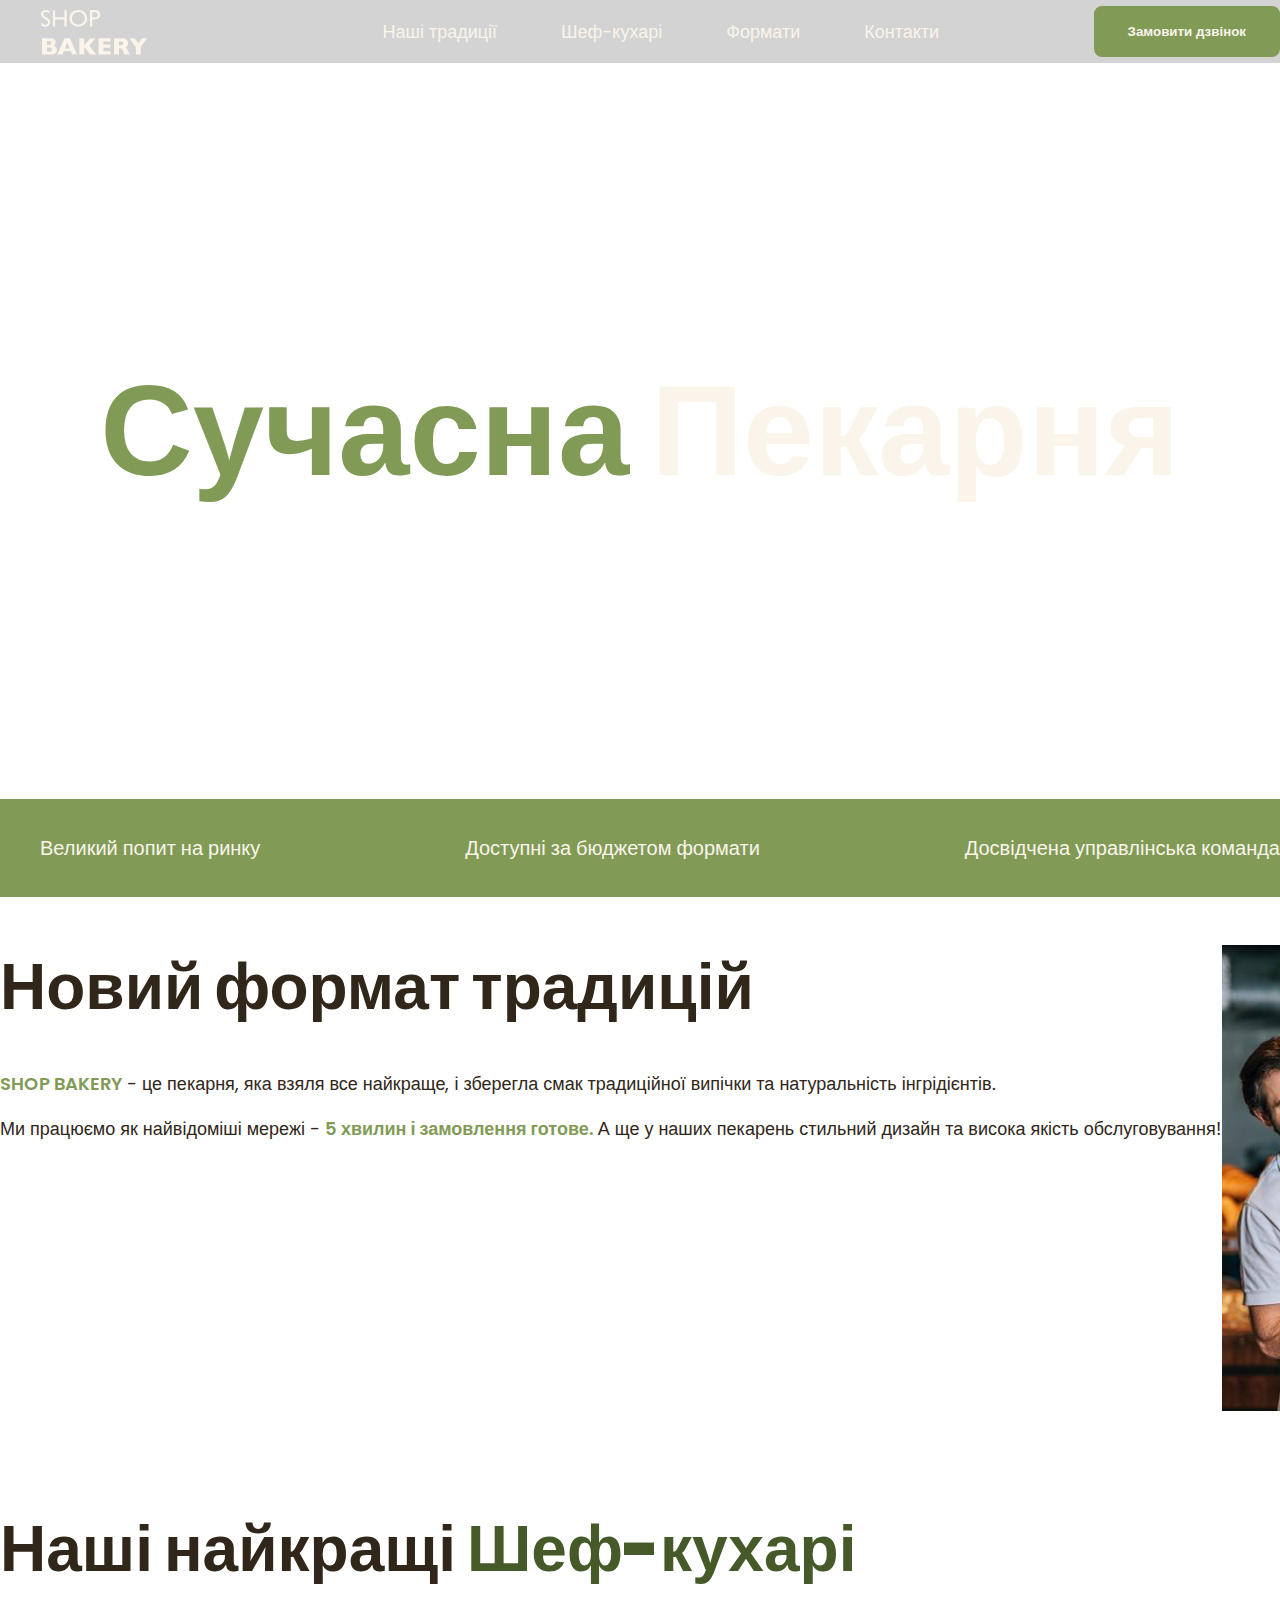
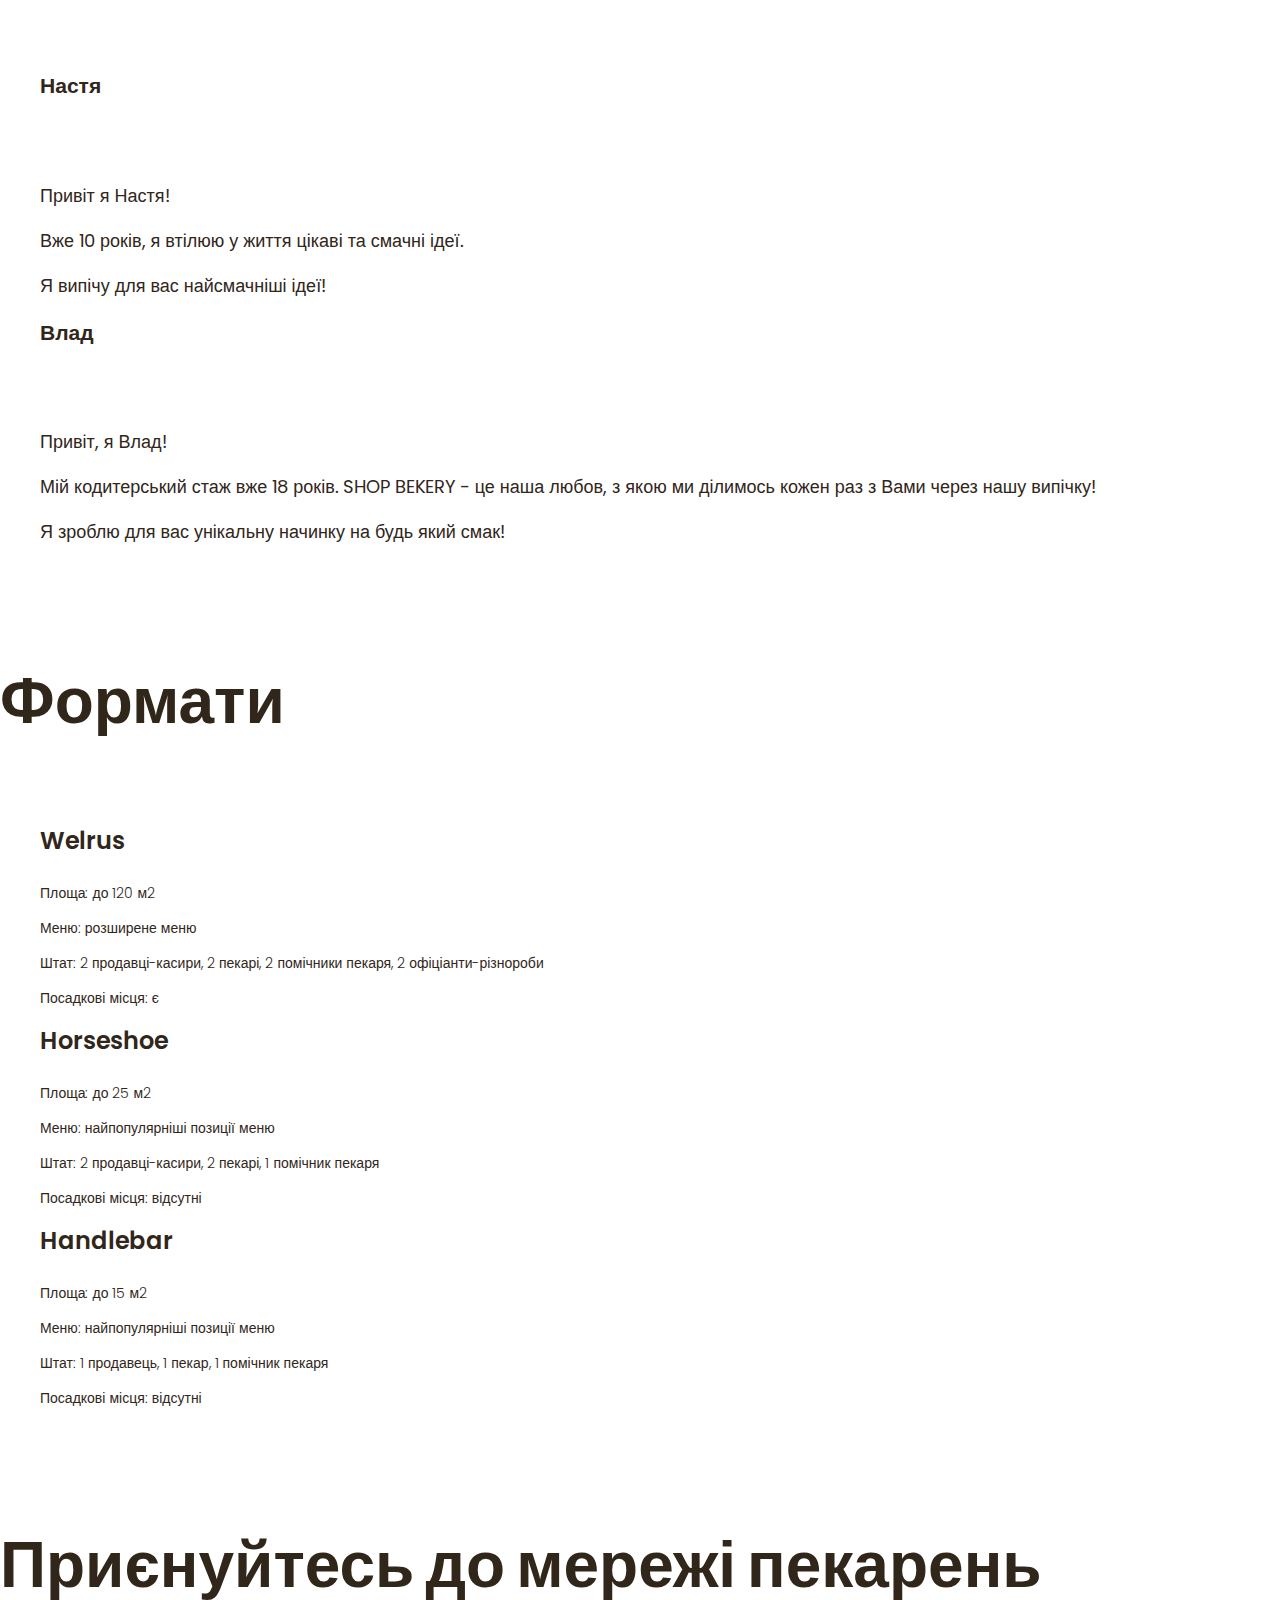
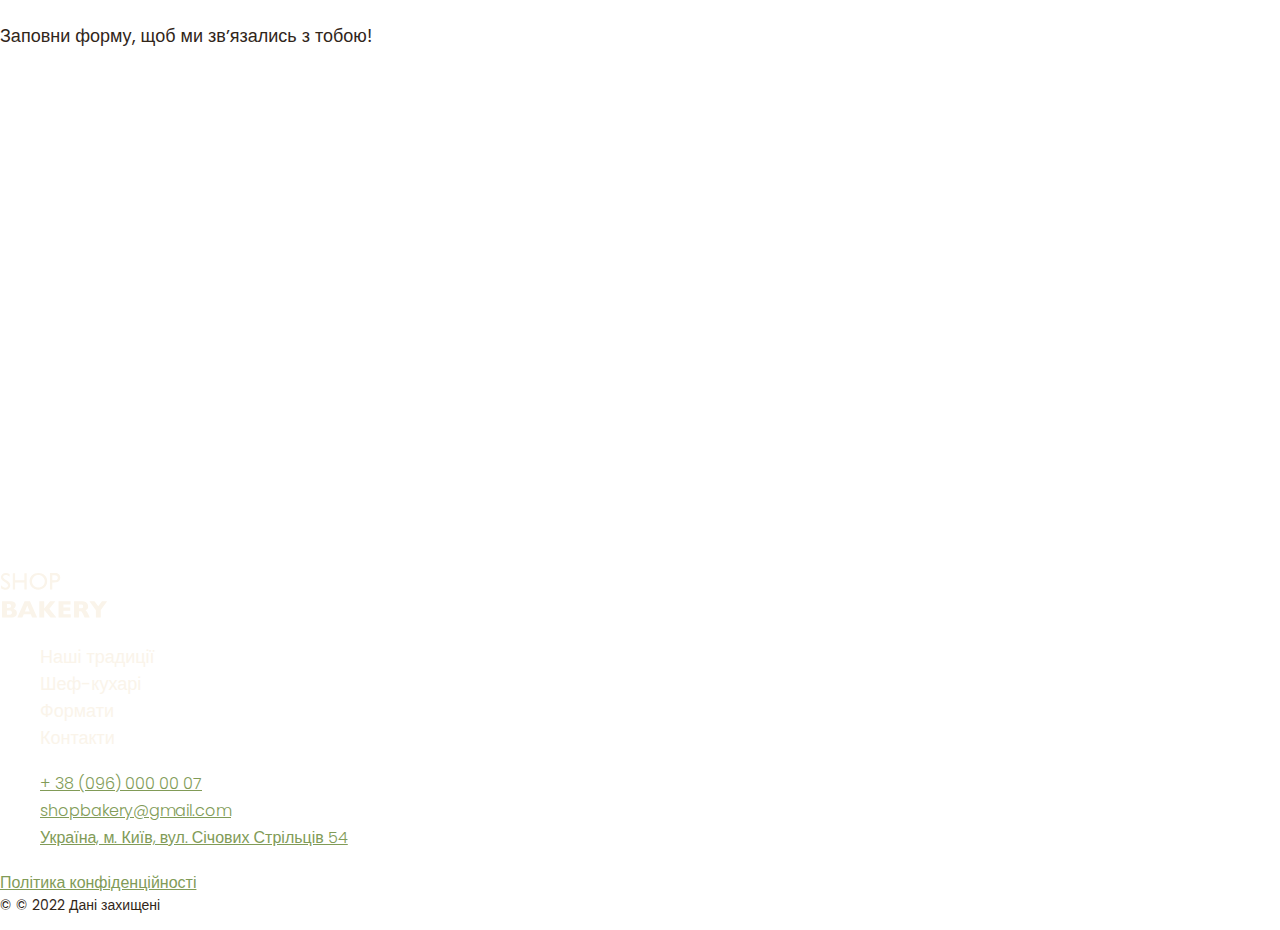
==== commit 2bc64ece: "add new info 4,05" ====
--- a/index.html
+++ b/index.html
@@ -12,12 +12,13 @@
     </head>
 
     <body>
-        <header>
+        <header class="header">
             <div class="container">
-                <nav>
+                <div class="header-container">
+                    <nav class="header-nav">
                     <a href="./index.html"></a>
                     <img src="./images/logo.svg" alt="логотип сучасної пекарні" />
-                    <ul>
+                    <ul class="header-menu">
                         <li>
                             <a class="link" href="#traditions-section">Наші традиції</a>
                         </li>
@@ -33,7 +34,8 @@
                     </ul>
                 </nav>
                 <button class="button" type="button">Замовити дзвінок</button>
-            </div>
+                </div>
+            </div>    
         </header>
         <main>
             <section class="hero-section">
@@ -41,7 +43,7 @@
                     <h1 class="hero-title"><span class="accent">Сучасна</span> Пекарня</h1>
                 </div>
             </section>
-            <section>
+            <section class="advantages-section">
              <div class="container">
                 <h2 class="visually-hidden">Наші переваги</h2>
                 <ul class="advantages-list">
@@ -53,21 +55,25 @@
         </section>
             <section class="tradition-section section" id="traditions-section">           
             <div class="container">
-                <h2 class="traditions-title section-title">Новий формат традицій</h2>
-            <p class="traditions-text">
-                <span class="brand uppercase">shop bakery</span>
-                - це пекарня, яка взяля все найкраще, і зберегла смак традиційної випічки та
-                натуральність інгрідієнтів.
-            </p>
-            <p class="traditions-text">Ми працюємо як найвідоміші мережі -
-                <span class="brand">5 звилин і замовлення готове.</span>
-                А ще у наших пекарень стильний дизайн та висока якість обслуговування!
-            </p>
-            <img src="./images/baker.jpg" alt="пекар що пече на фоні" />
+                <div class="traditions-container">
+                    <div class="traditions-content">
+                        <h2 class="traditions-title section-title">Новий формат традицій</h2>
+                    <p class="traditions-text">
+                        <span class="brand uppercase">shop bakery</span>
+                        - це пекарня, яка взяля все найкраще, і зберегла смак традиційної випічки та
+                        натуральність інгрідієнтів.
+                    </p>
+                    <p class="traditions-text">Ми працюємо як найвідоміші мережі -
+                        <span class="brand">5 хвилин і замовлення готове.</span>
+                        А ще у наших пекарень стильний дизайн та висока якість обслуговування!
+                    </p>
+                </div>
+                <img src="./images/baker.jpg" alt="пекар що пече на фоні" /></div>
         </div>
             </section>
             <section class="section" id="shefs-section">
-                <div class="container"><h2 class="chefs-title section-title">Наші найкращі <span class="accent">Шеф-кухарі</span></h2>
+                <div class="container">
+                    <h2 class="chefs-title section-title">Наші найкращі <span class="accent">Шеф-кухарі</span></h2>
                 <ul>
                     <li>
                         <article>
--- a/css/styles.css
+++ b/css/styles.css
@@ -147,6 +147,33 @@
     color: var(--color-brand-light);
         font-weight: 600;
 }
+
+/* Header */
+.header {
+    background-color: lightgray;
+}
+
+.header-container {
+    display: flex;
+    align-items: center;}
+
+.header-nav { 
+    display: flex;
+    align-items: center;
+    flex-grow: 1;
+    gap: 40px;
+    }
+
+.header-menu {
+        display: flex;
+        gap: 64px;
+        flex-grow: 1;
+        justify-content: center;
+    }
+
+
+
+
 /* Hero-section */
 .hero-section {
     padding: 272px 0;
@@ -163,11 +190,17 @@
     color: var(--color-brand-light);   
 }
 /* Advantages list */
-.advantages-list {
-    color: #faf4ea;
-    background-color: #819b57;
+.advantages-section {
+    padding: 16px 0;
+    background-color: var(--color-brand-light);
+}
+.advantages-list {  
+   display: flex;
+   justify-content: space-between;
+   gap: 40px;
 }
 .advantages-item {
+    color: var(--color-primary-light);
     font-size: 20px;
     font-weight: 300;
 
@@ -183,6 +216,11 @@
     color:  var(--color-brand-dark);
 }
 /* Traditions section */
+
+.traditions-container {
+    display: flex;
+}
+
 .traditions-title {
     margin-bottom: 42px;
 }
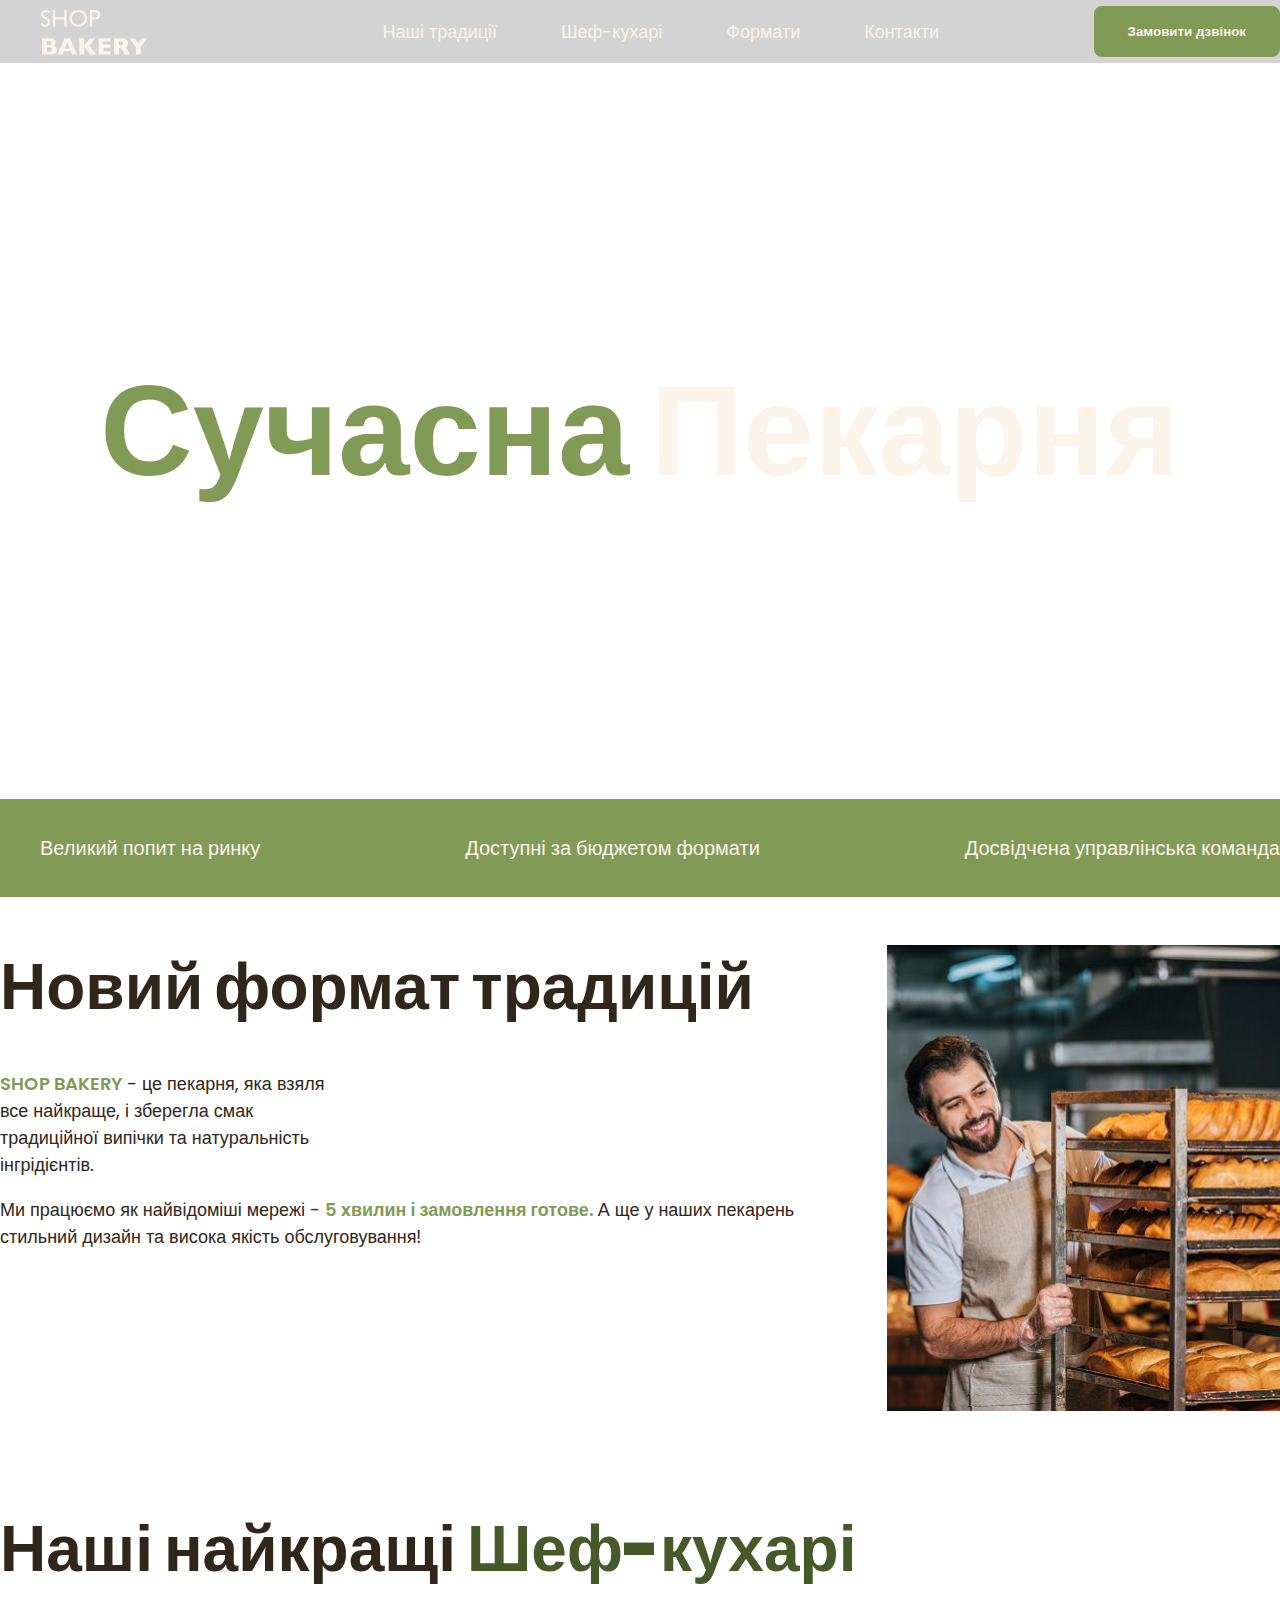
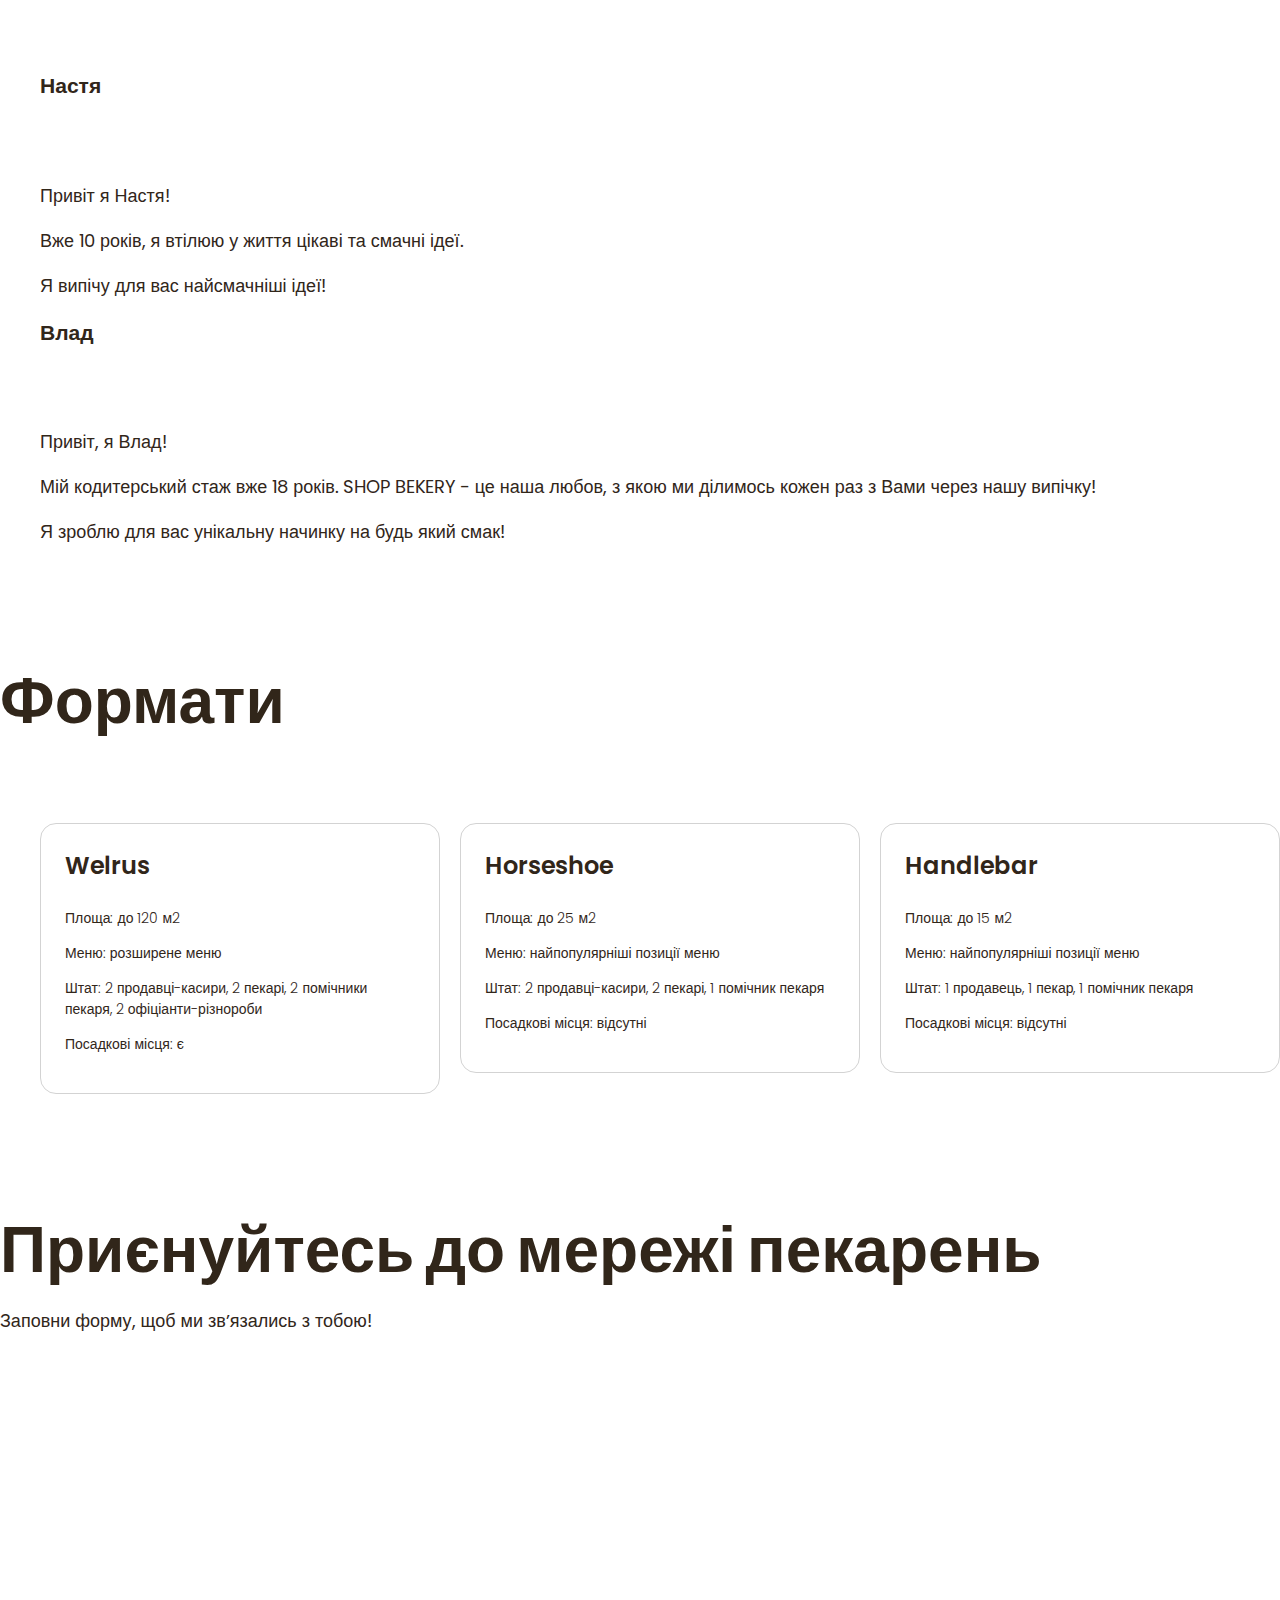
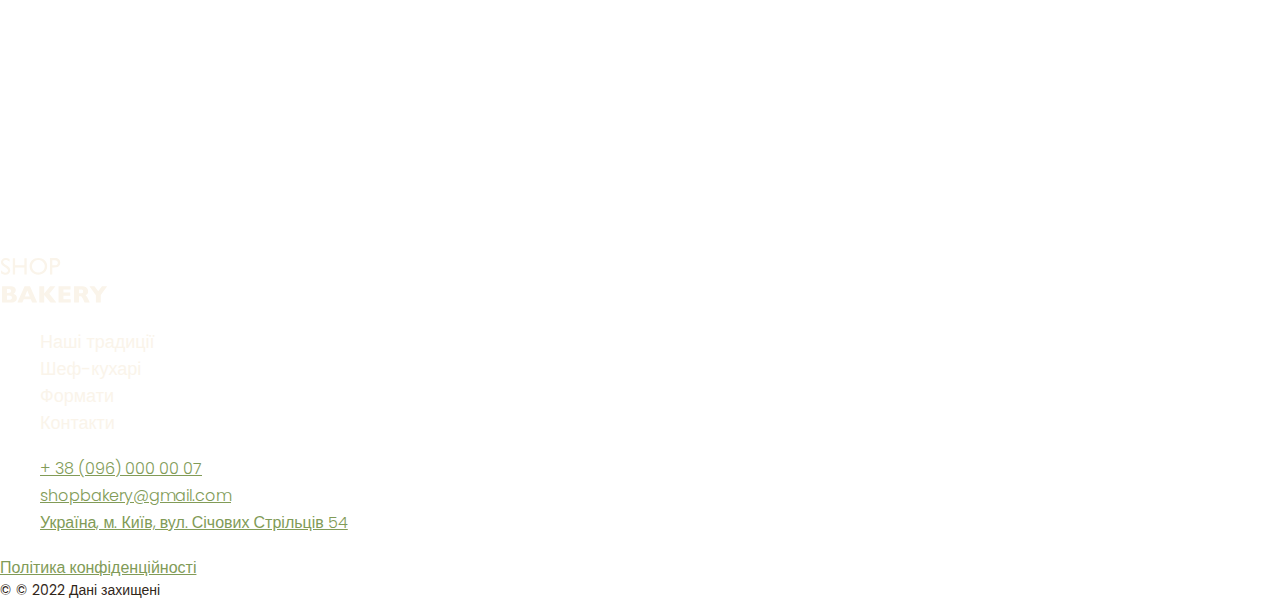
==== commit fd27b547: "changed files 04.05" ====
--- a/index.html
+++ b/index.html
@@ -58,13 +58,13 @@
                 <div class="traditions-container">
                     <div class="traditions-content">
                         <h2 class="traditions-title section-title">Новий формат традицій</h2>
-                    <p class="traditions-text">
+                    <p class="traditions-text limited">
                         <span class="brand uppercase">shop bakery</span>
                         - це пекарня, яка взяля все найкраще, і зберегла смак традиційної випічки та
                         натуральність інгрідієнтів.
                     </p>
                     <p class="traditions-text">Ми працюємо як найвідоміші мережі -
-                        <span class="brand">5 хвилин і замовлення готове.</span>
+                        <span class="brand">5 xвилин і замовлення готове.</span>
                         А ще у наших пекарень стильний дизайн та висока якість обслуговування!
                     </p>
                 </div>
@@ -100,9 +100,9 @@
             </section>
             <section class="section" id="formats-section">
                 <div class="container"><h2 class="formats-title section-title">Формати</h2>
-                <ul>
-                    <li>
-                        <article>
+                <ul class="formats-list">
+                    <li class="formats-item">
+                        <article class="format-card">
                             <h3 class="format-title" lang="en">Welrus</h3>
                             <div class="format-text">
                                 <p>Площа: до 120 м2</p>
@@ -112,8 +112,8 @@
                             </div>
                         </article>
                     </li>
-                    <li>
-                        <article>
+                    <li class="formats-item">
+                        <article class="format-card">
                             <h3 class="format-title" lang="en">Horseshoe</h3>
                             <div class="format-text">
                                 <p>Площа: до 25 м2</p>
@@ -123,8 +123,8 @@
                             </div>
                         </article>
                     </li>
-                    <li>
-                        <article>
+                    <li class="formats-item">
+                        <article class="format-card">
                             <h3 class="format-title" lang="en">Handlebar</h3>
                             <div class="format-text">
                                 <p>Площа: до 15 м2</p>
--- a/css/styles.css
+++ b/css/styles.css
@@ -219,6 +219,11 @@
 
 .traditions-container {
     display: flex;
+    justify-content: space-between;
+    gap: 40px;
+}
+.traditions-content {
+    maxw: 710px;
 }
 
 .traditions-title {
@@ -226,9 +231,11 @@
 }
 .traditions-section {
     padding-top: 96px;
-}
-.traditions-text {
-    white-space: nowrap;
+    gap: 100px;
+}
+
+.traditions-text.limited {
+ max-width: 340px;
 }
 
 .traditions-text .brand {
@@ -248,6 +255,24 @@
     font-weight: 600;
 }
 /* Formats section */
+
+.formats-item {
+    flex-basis: calc((100% - 40px) / 3);
+}
+
+.formats-list {
+    display: flex;
+    flex-wrap: wrap;
+    gap: 20px;
+}
+
+.format-card {
+    padding: 24px;
+    border: 1px solid lightgray;   
+    border-radius: 16px;
+
+}
+
 .formats-title
 {
     margin-bottom: 80px;
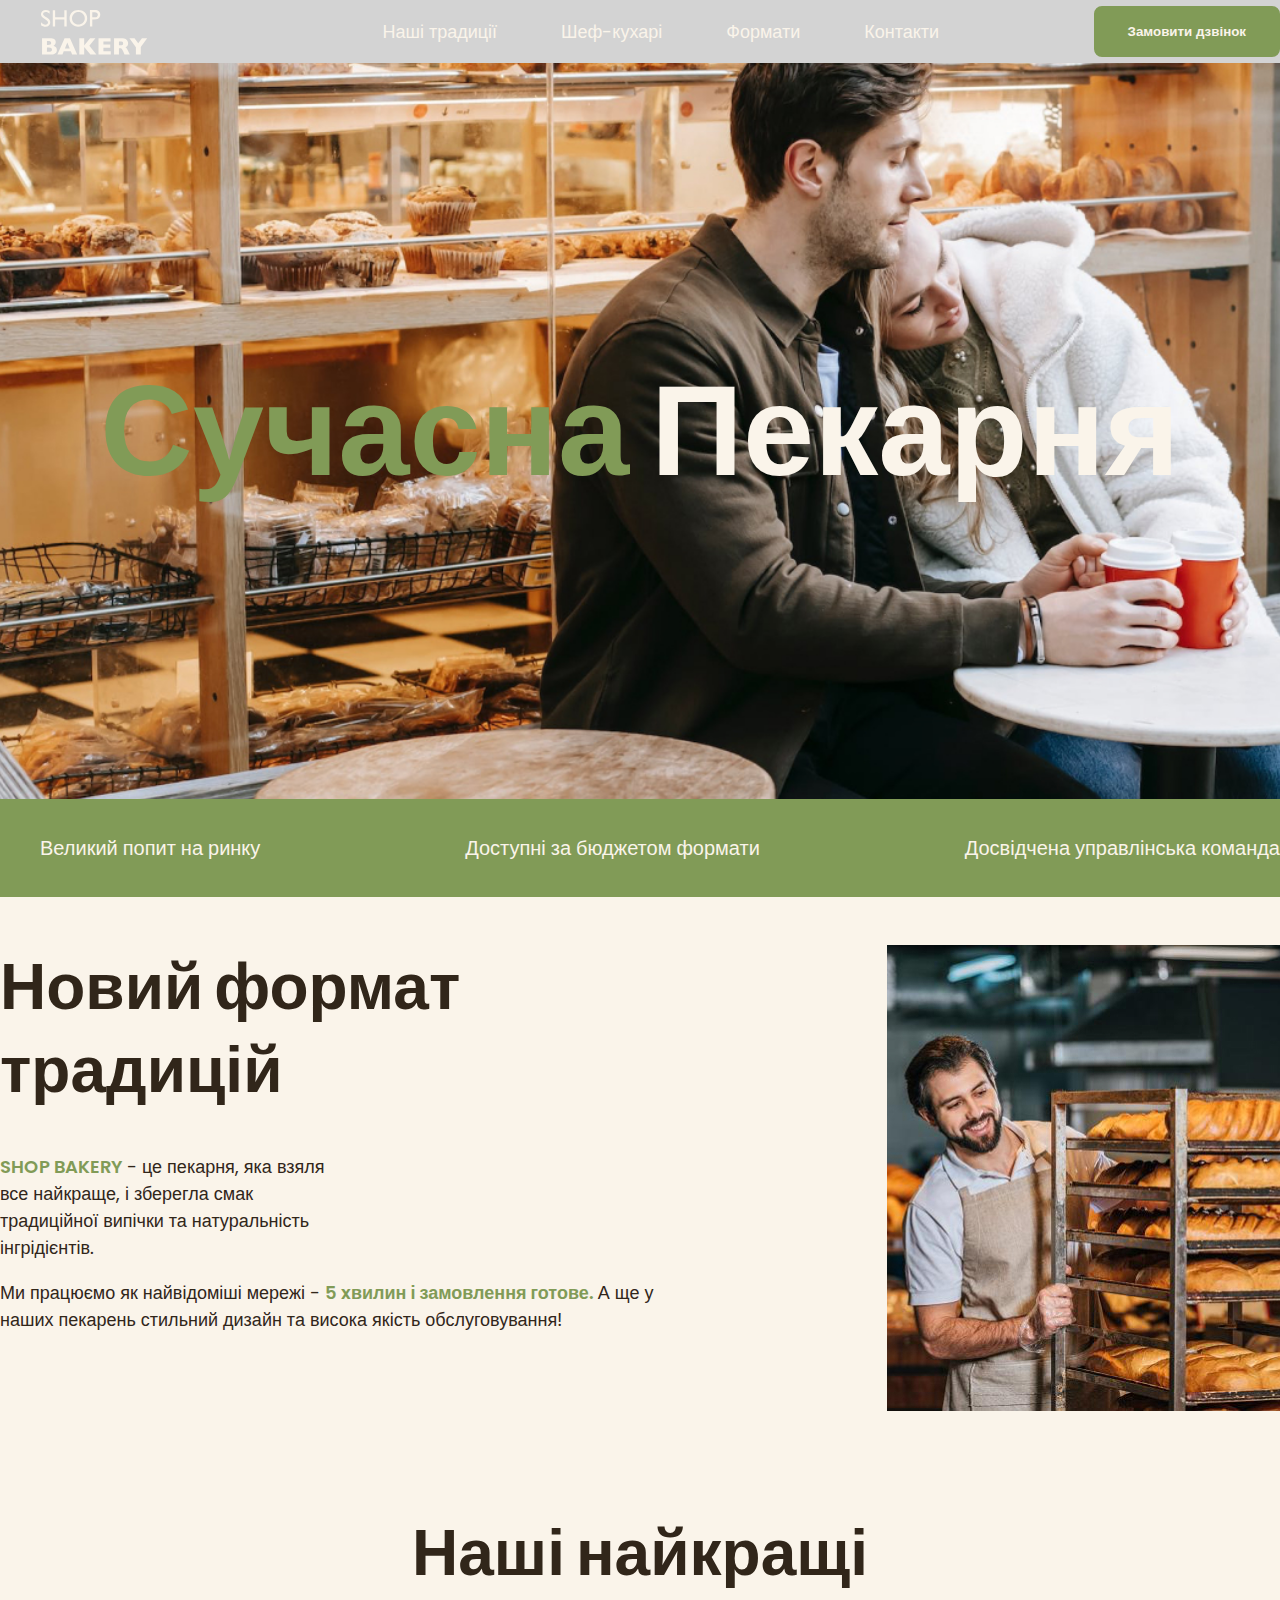
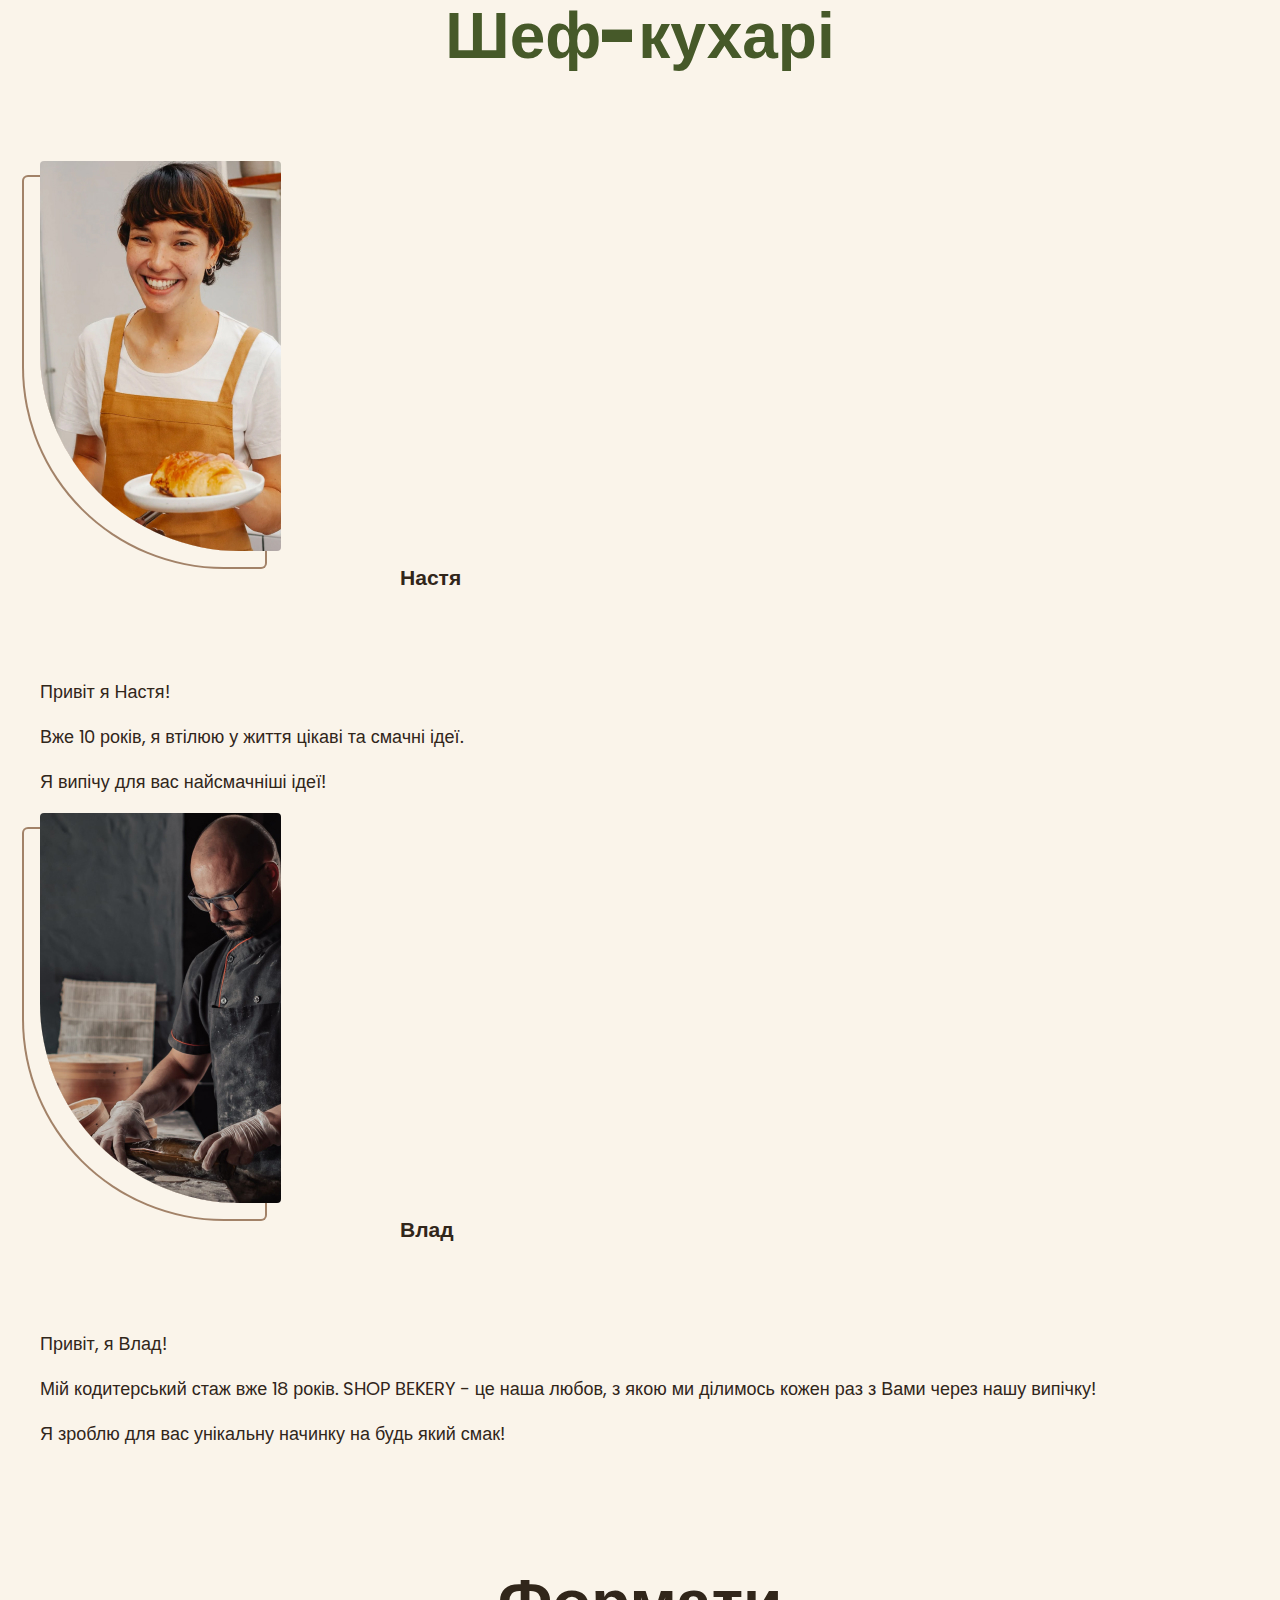
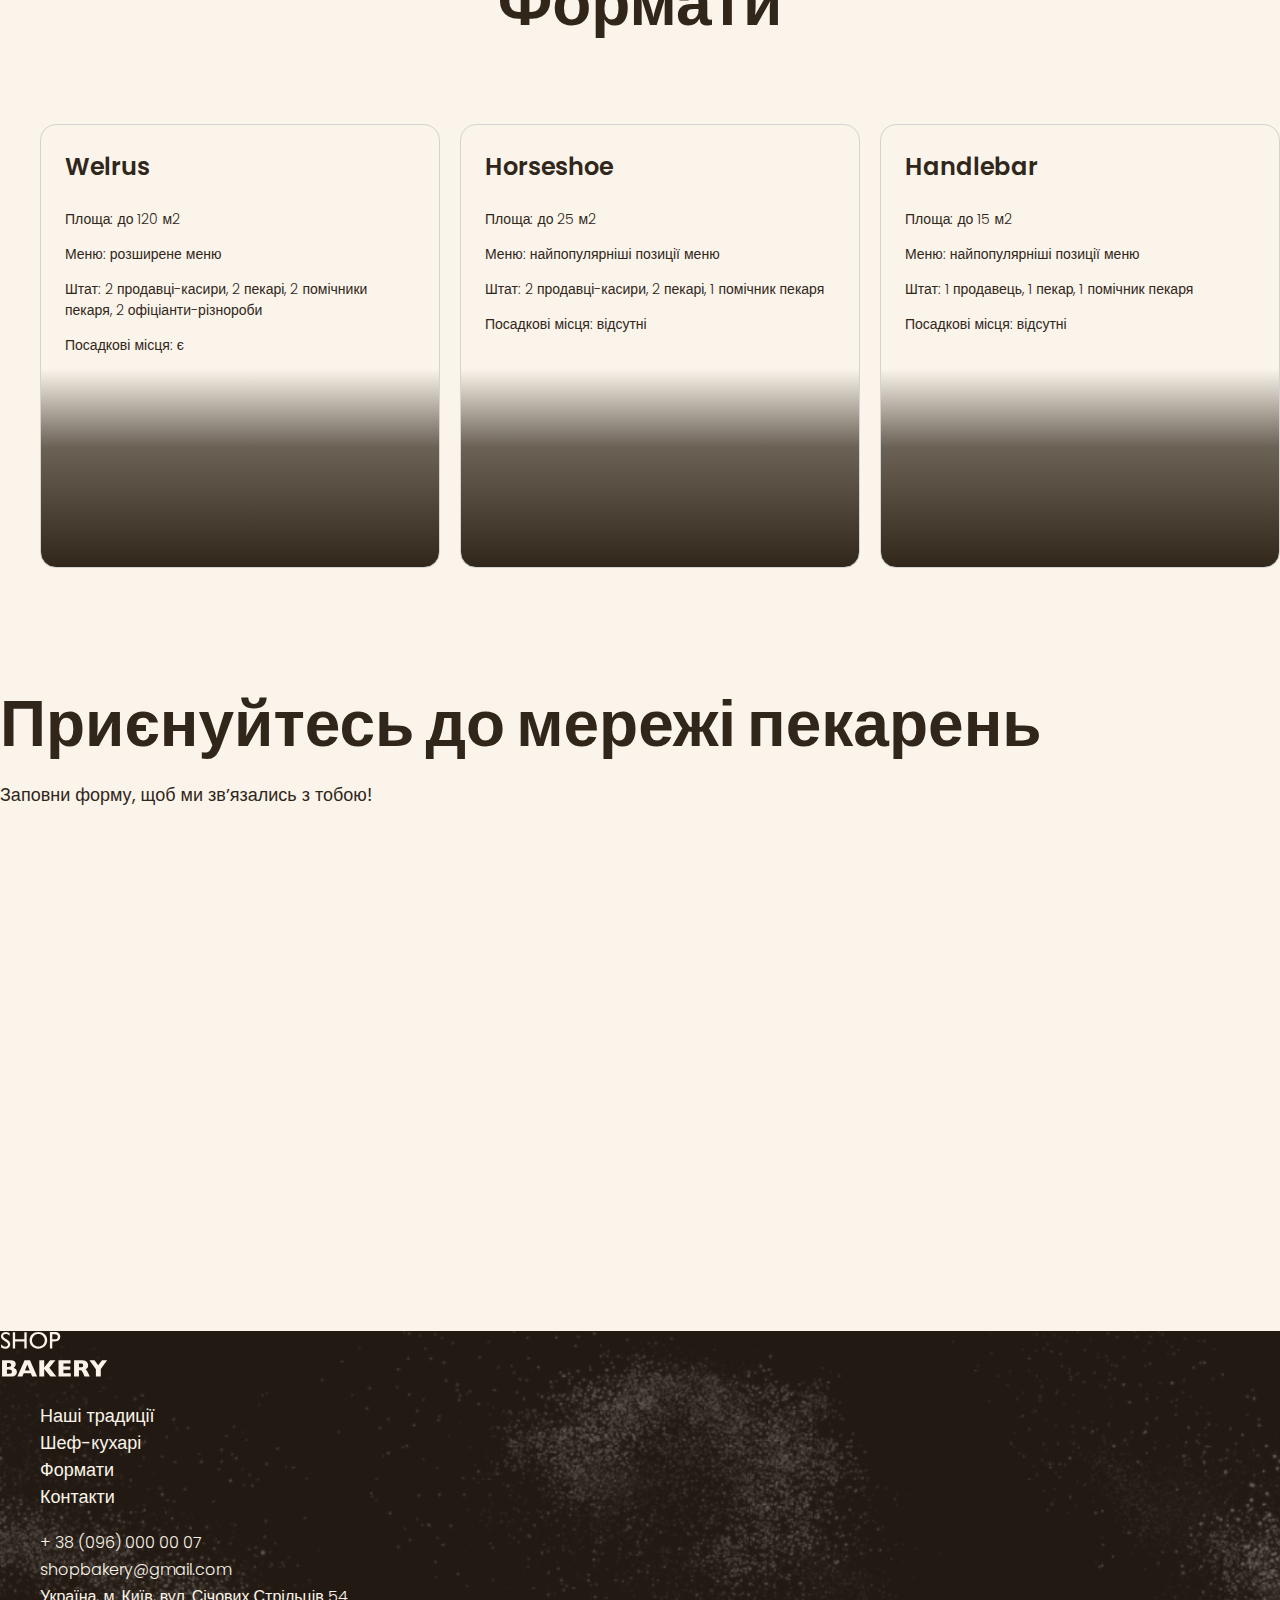
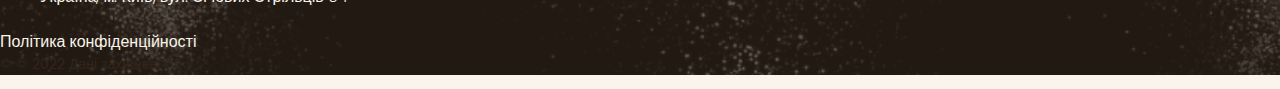
==== commit d8c0d2c9: "add new files 05/05" ====
--- a/index.html
+++ b/index.html
@@ -73,10 +73,13 @@
             </section>
             <section class="section" id="shefs-section">
                 <div class="container">
-                    <h2 class="chefs-title section-title">Наші найкращі <span class="accent">Шеф-кухарі</span></h2>
+                    <h2 class="chefs-title section-title centered">Наші найкращі <span class="accent">Шеф-кухарі</span></h2>
                 <ul>
                     <li>
                         <article>
+                            <img
+                            class="chef-photo"
+                            src="/images/Nastya Chef.jpg" alt="Nastya chef" />
                             <h3 class="chefs-title">Настя</h3>
                             <p>Привіт я Настя!</p>
                             <p>Вже 10 років, я втілюю у життя цікаві та смачні ідеї.</p>
@@ -86,6 +89,9 @@
                     </li>
                     <li>
                         <article>
+                            <img 
+                            class="chef-photo"
+                            src="/images/Vlad chef.jpg" alt="Vlad chef" />
                             <h3 class="chefs-title">Влад</h3>
                             <p>Привіт, я Влад!</p>
                             <p>Мій кодитерський стаж вже 18 років. SHOP BEKERY - це наша любов, з якою ми
@@ -99,7 +105,7 @@
             </div>
             </section>
             <section class="section" id="formats-section">
-                <div class="container"><h2 class="formats-title section-title">Формати</h2>
+                <div class="container"><h2 class="formats-title section-title centered">Формати</h2>
                 <ul class="formats-list">
                     <li class="formats-item">
                         <article class="format-card">
@@ -148,7 +154,7 @@
                 </div>
             </section>
         </main>
-        <footer>
+        <footer class="footer">
            <div class="container"><nav>
             <a href="#"></a>
             <img src="./images/logo.svg" alt="логотип сучасної пекарні" />
--- a/css/styles.css
+++ b/css/styles.css
@@ -78,8 +78,11 @@
 :root {
    --color-primary-dark: #31261a;
    --color-primary-light: #faf4ea;
+   --color-secondary-dark: #A28268;
    --color-brand-dark: #465929;
-      --color-brand-light: #819b57;
+    --color-brand-normal: #819b57;
+    --color-brand-light: #cfcfbc;
+    
 }
 /* base */
 * {
@@ -87,6 +90,7 @@
 }
 body {
     color: var(--color-primary-dark);
+    background-color: var(--color-primary-light);
     font-family: 'poppins', sans-serif;
     font-size: 18px;
     font-weight: 400;
@@ -124,8 +128,8 @@
     padding: 16px 32px;
     color: var(--color-primary-light);
         font-weight: 600;
-    background-color: var(--color-brand-light);
-    border: 2px solid var(--color-brand-light);
+    background-color: var(--color-brand-normal);
+    border: 2px solid var(--color-brand-normal);
     border-radius: 8px;
     cursor: pointer;
 }
@@ -144,7 +148,7 @@
 }
 
 .link:hover {
-    color: var(--color-brand-light);
+    color: var(--color-brand-normal);
         font-weight: 600;
 }
 
@@ -177,6 +181,11 @@
 /* Hero-section */
 .hero-section {
     padding: 272px 0;
+    background-image: url("/images/hero-section-background.jpg") ;
+    background-repeat: no-repeat;
+    background-position: center top;
+    background-size: cover;
+    background-attachment: fixed;
 }
 .hero-title {
     margin-bottom: 0;
@@ -187,12 +196,12 @@
 }
 
 .hero-title .accent {
-    color: var(--color-brand-light);   
+    color: var(--color-brand-normal);   
 }
 /* Advantages list */
 .advantages-section {
     padding: 16px 0;
-    background-color: var(--color-brand-light);
+    background-color: var(--color-brand-normal);
 }
 .advantages-list {  
    display: flex;
@@ -210,6 +219,10 @@
     font-size: 64px;
     font-weight: 900;
     line-height: 1.3;
+
+}
+.section-title.centered {
+    text-align: center;
 }
 
 .section-title .accent {
@@ -223,7 +236,7 @@
     gap: 40px;
 }
 .traditions-content {
-    maxw: 710px;
+    max-width: 710px;
 }
 
 .traditions-title {
@@ -239,7 +252,7 @@
 }
 
 .traditions-text .brand {
-    color: var(--color-brand-light);
+    color: var(--color-brand-normal);
     font-weight: 600;
 }
 .traditions-text .uppercase {
@@ -247,8 +260,25 @@
 }
 /* Chef section */
 .chefs-title {
-    margin-bottom: 80px;
-}
+    max-width: 520px;
+    margin: 0 auto 80px;
+    
+}
+.chefs-title::before,
+.chefs-title::after {
+    display: block;
+    width: 352px;
+    border: 2px solid var(--color-primary-light);
+    content: '';
+   
+}
+
+.chef-photo {
+    border-radius: 4px 4px 4px 200px;
+    box-shadow: -16px 16px 0 0 var(--color-primary-light),
+     -16px 16px 0 2px var(--color-secondary-dark);
+}
+
 .chef-title {
     margin-bottom: 16px;
     font-size: 40px;
@@ -267,9 +297,15 @@
 }
 
 .format-card {
+    height: 444px;
     padding: 24px;
+    background-image: linear-gradient(180deg, 
+    rgba(49, 38, 26, 0) 55.21%, 
+    rgba(49, 38, 26, 0.71) 72.92%, 
+    var(--color-primary-dark) 100%);
     border: 1px solid lightgray;   
     border-radius: 16px;
+
 
 }
 
@@ -293,15 +329,25 @@
 }
 /* Footer */
 .address-link  {
-    color: var(--color-brand-light);
+    color: var(--color-primary-light);
     font-size: 16px;
     font-weight: 300;
+    text-decoration: none;
 }
 
 .address-link:hover {
-    color: var(--color-brand-light);
+    color: var(--color-brand-normal);
 }
 
 .address-copyright {
     font-size: 14px;
+}
+
+.footer {
+    background-color: var(--color-primary-dark);
+    background-image: url('../images/footer-background.png');
+   background-repeat: no-repeat;
+   background-size: cover;
+   background-position: center;
+    
 }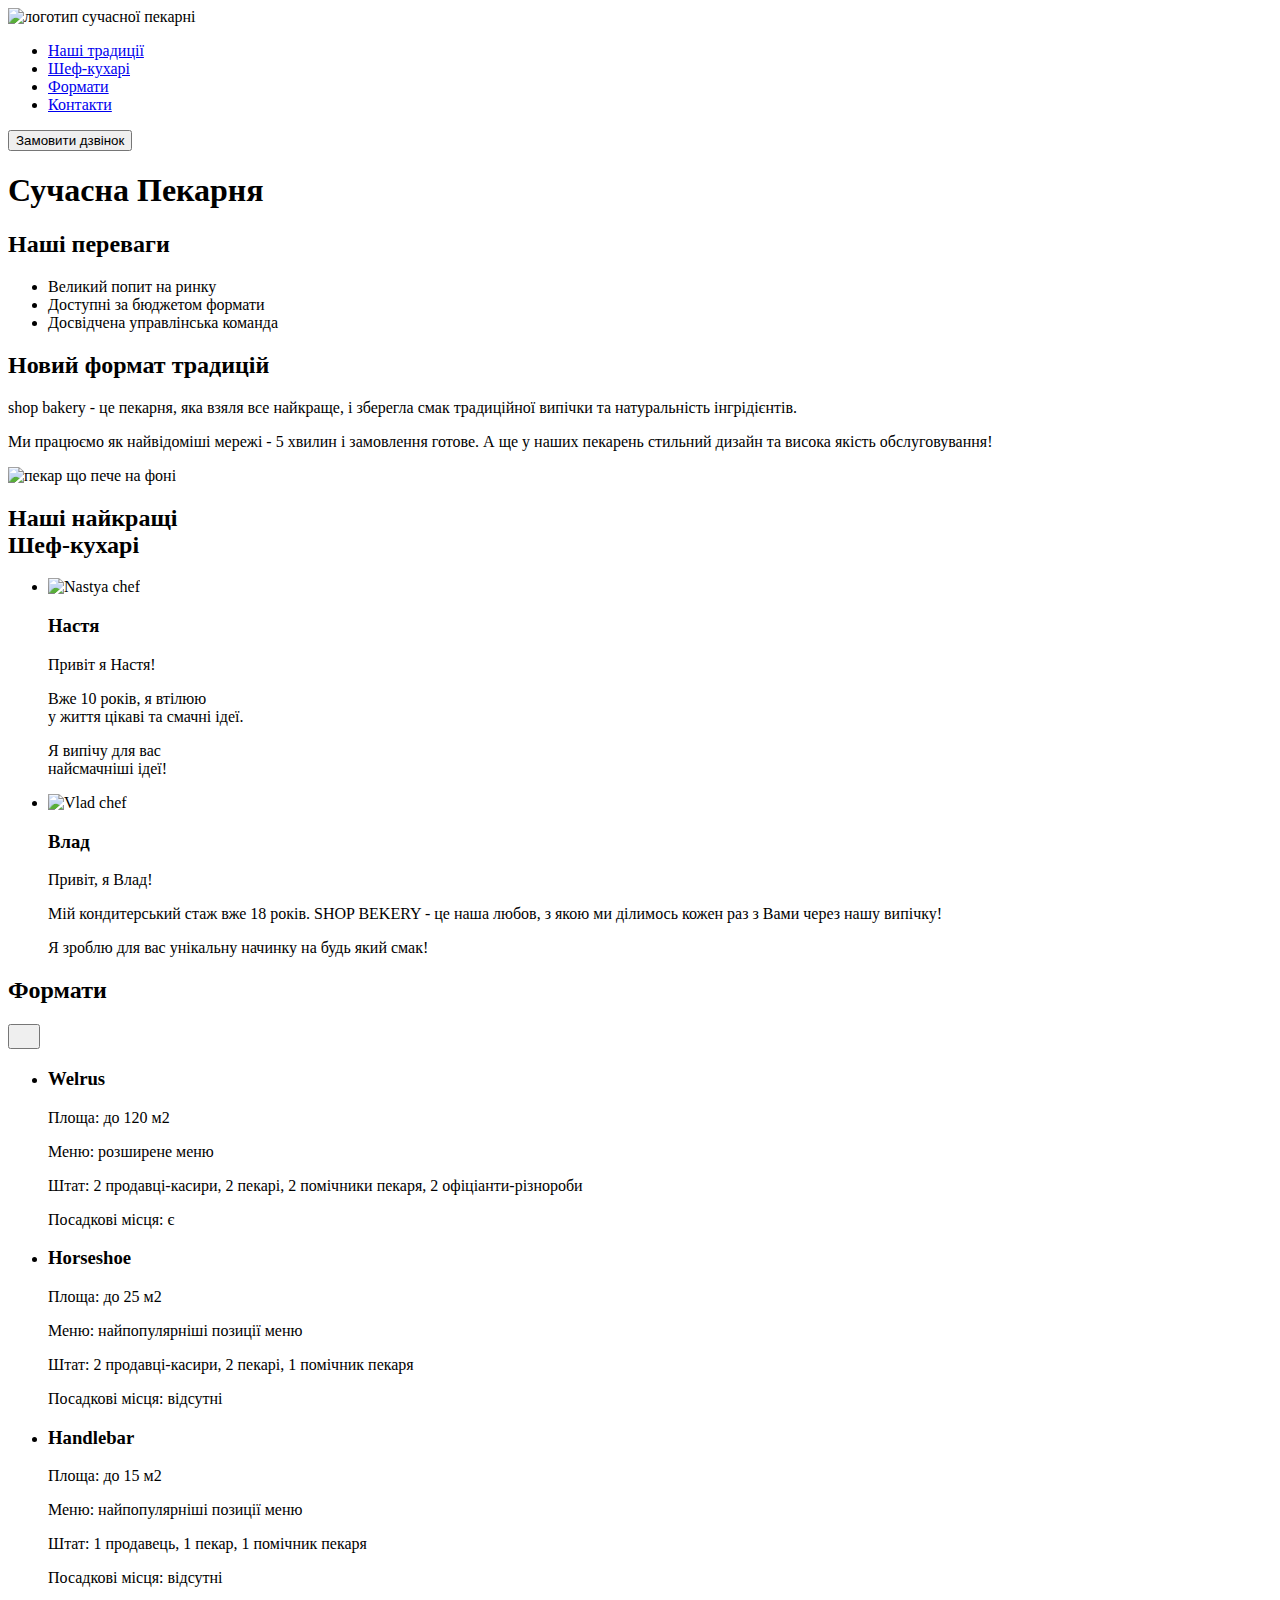
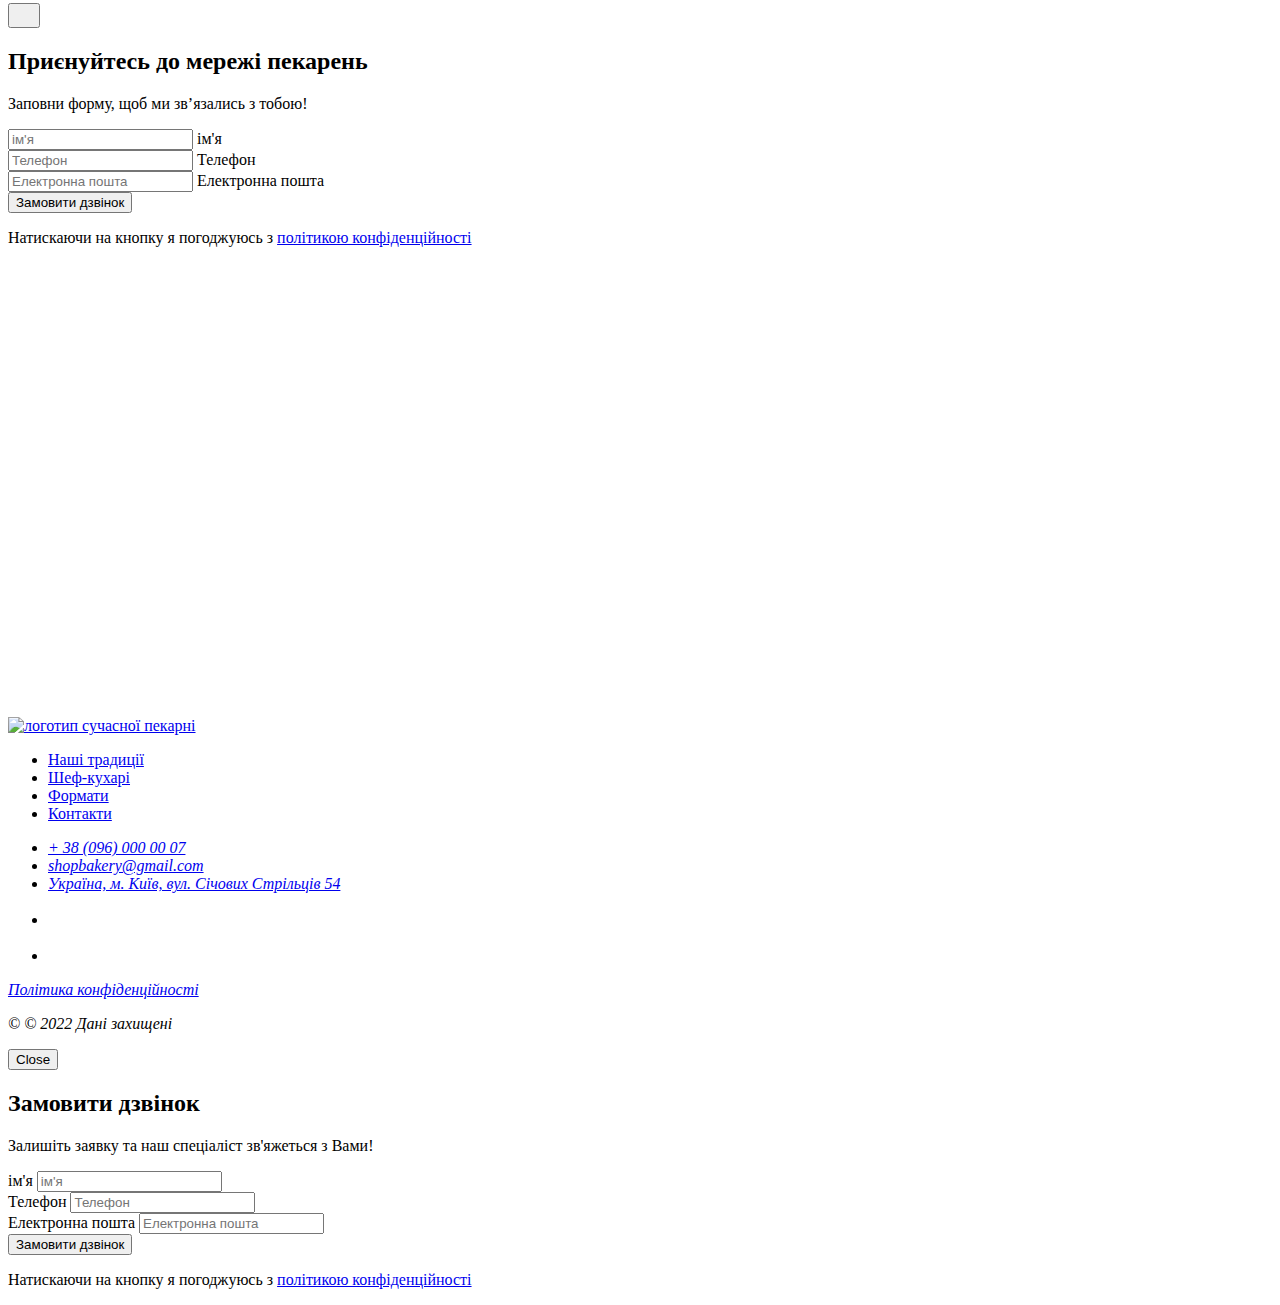
==== commit 6ee28246: "Add files via upload" ====
--- a/index.html
+++ b/index.html
@@ -1,206 +1,370 @@
-<!DOCTYPE html>
-<html lang="uk">
-
-    <head>
-        <meta charset="UTF-8">
-        <meta http-equiv="X-UA-Compatible" content="IE=edge">
-        <meta name="viewport" content="width=device-width, initial-scale=1.0">
-        <title>Сучасна пекарня</title>
-
-        <!-- STYLES -->
-        <link rel="stylesheet" href="./css/styles.css">
-    </head>
-
-    <body>
-        <header class="header">
-            <div class="container">
-                <div class="header-container">
-                    <nav class="header-nav">
-                    <a href="./index.html"></a>
-                    <img src="./images/logo.svg" alt="логотип сучасної пекарні" />
-                    <ul class="header-menu">
-                        <li>
-                            <a class="link" href="#traditions-section">Наші традиції</a>
-                        </li>
-                        <li>
-                            <a class="link" href="#shefs-section">Шеф-кухарі</a>
-                        </li>
-                        <li>
-                            <a class="link" href="#formats-section">Формати</a>
-                        </li>
-                        <li>
-                            <a class="link" href="#contacts-section">Контакти</a>
-                        </li>
-                    </ul>
-                </nav>
-                <button class="button" type="button">Замовити дзвінок</button>
-                </div>
-            </div>    
-        </header>
-        <main>
-            <section class="hero-section">
-                <div class="container">
-                    <h1 class="hero-title"><span class="accent">Сучасна</span> Пекарня</h1>
-                </div>
-            </section>
-            <section class="advantages-section">
-             <div class="container">
-                <h2 class="visually-hidden">Наші переваги</h2>
-                <ul class="advantages-list">
-                    <li class="advantages-item">Великий попит на ринку</li>
-                    <li class="advantages-item">Доступні за бюджетом формати</li>
-                    <li class="advantages-item">Досвідчена управлінська команда</li>
-                </ul>
-             </div>
-        </section>
-            <section class="tradition-section section" id="traditions-section">           
-            <div class="container">
-                <div class="traditions-container">
-                    <div class="traditions-content">
-                        <h2 class="traditions-title section-title">Новий формат традицій</h2>
-                    <p class="traditions-text limited">
-                        <span class="brand uppercase">shop bakery</span>
-                        - це пекарня, яка взяля все найкраще, і зберегла смак традиційної випічки та
-                        натуральність інгрідієнтів.
-                    </p>
-                    <p class="traditions-text">Ми працюємо як найвідоміші мережі -
-                        <span class="brand">5 xвилин і замовлення готове.</span>
-                        А ще у наших пекарень стильний дизайн та висока якість обслуговування!
-                    </p>
-                </div>
-                <img src="./images/baker.jpg" alt="пекар що пече на фоні" /></div>
-        </div>
-            </section>
-            <section class="section" id="shefs-section">
-                <div class="container">
-                    <h2 class="chefs-title section-title centered">Наші найкращі <span class="accent">Шеф-кухарі</span></h2>
-                <ul>
-                    <li>
-                        <article>
-                            <img
-                            class="chef-photo"
-                            src="/images/Nastya Chef.jpg" alt="Nastya chef" />
-                            <h3 class="chefs-title">Настя</h3>
-                            <p>Привіт я Настя!</p>
-                            <p>Вже 10 років, я втілюю у життя цікаві та смачні ідеї.</p>
-                            <p>Я випічу для вас найсмачніші ідеї!
-                            </p>
-                        </article>
-                    </li>
-                    <li>
-                        <article>
-                            <img 
-                            class="chef-photo"
-                            src="/images/Vlad chef.jpg" alt="Vlad chef" />
-                            <h3 class="chefs-title">Влад</h3>
-                            <p>Привіт, я Влад!</p>
-                            <p>Мій кодитерський стаж вже 18 років. SHOP BEKERY - це наша любов, з якою ми
-                                ділимось кожен раз з Вами через нашу випічку!
-                            </p>
-                            <p>
-                                Я зроблю для вас унікальну начинку на будь який смак!</p>
-                        </article>
-                    </li>
-                </ul>
-            </div>
-            </section>
-            <section class="section" id="formats-section">
-                <div class="container"><h2 class="formats-title section-title centered">Формати</h2>
-                <ul class="formats-list">
-                    <li class="formats-item">
-                        <article class="format-card">
-                            <h3 class="format-title" lang="en">Welrus</h3>
-                            <div class="format-text">
-                                <p>Площа: до 120 м2</p>
-                                <p>Меню: розширене меню</p>
-                                <p>Штат: 2 продавці-касири, 2 пекарі, 2 помічники пекаря, 2 офіціанти-різнороби</p>
-                                <p>Посадкові місця: є</p>
-                            </div>
-                        </article>
-                    </li>
-                    <li class="formats-item">
-                        <article class="format-card">
-                            <h3 class="format-title" lang="en">Horseshoe</h3>
-                            <div class="format-text">
-                                <p>Площа: до 25 м2</p>
-                                <p>Меню: найпопулярніші позиції меню</p>
-                                <p>Штат: 2 продавці-касири, 2 пекарі, 1 помічник пекаря</p>
-                                <p>Посадкові місця: відсутні</p>
-                            </div>
-                        </article>
-                    </li>
-                    <li class="formats-item">
-                        <article class="format-card">
-                            <h3 class="format-title" lang="en">Handlebar</h3>
-                            <div class="format-text">
-                                <p>Площа: до 15 м2</p>
-                                <p>Меню: найпопулярніші позиції меню</p>
-                                <p>Штат: 1 продавець, 1 пекар, 1 помічник пекаря</p>
-                                <p>Посадкові місця: відсутні</p>
-                            </div>
-                
-                        </article>
-                    </li>
-                </ul>
-            </div>
-            </section>
-            <section class="section" id="contacts-section">
-                <div class="container"><h2 class="contact-title section-title">Приєнуйтесь до мережі пекарень</h2>
-                <p>Заповни форму, щоб ми звʼязались з тобою!</p>
-                <iframe
-                    src="https://www.google.com/maps/embed?pb=!1m18!1m12!1m3!1d2540.1640531314047!2d30.491233500000003!3d50.4566697!2m3!1f0!2f0!3f0!3m2!1i1024!2i768!4f13.1!3m3!1m2!1s0x40d4ce637bfe1717%3A0x5370c2254ad1b952!2z0LLRg9C70LjRhtGPINCh0ZbRh9C-0LLQuNGFINCh0YLRgNGW0LvRjNGG0ZbQsiwgNTQsINCa0LjRl9CyLCAwMjAwMA!5e0!3m2!1suk!2sua!4v1682578943679!5m2!1suk!2sua"
-                    width="600" height="450" style="border:0;" allowfullscreen="" loading="lazy"
-                    referrerpolicy="no-referrer-when-downgrade"></iframe>
-                </div>
-            </section>
-        </main>
-        <footer class="footer">
-           <div class="container"><nav>
-            <a href="#"></a>
-            <img src="./images/logo.svg" alt="логотип сучасної пекарні" />
-            <ul>
-                <li>
-                    <a class="link" href="#">Наші традиції</a>
-                </li>
-                <li>
-                    <a class="link" href="#">Шеф-кухарі</a>
-                </li>
-                <li>
-                    <a class="link" href="#">Формати</a>
-                </li>
-                <li>
-                    <a class="link" href="#">Контакти</a>
-                </li>
-            </ul>
-        </nav>
-        <address>
-            <ul>
-                <li>
-                    <a class="address-link" href="tel:+380960000007">+ 38 (096) 000 00 07</a>
-                </li>
-                <li>
-                    <a class="address-link" href="mailto:shopbakery@gmail.com">shopbakery@gmail.com</a>
-                </li>
-                <li>
-                    <a class="address-link" href="https://goo.gl/maps/iMpaxxLFBsmDGBwdA" target="_blank">Україна, м. Київ, вул.
-                        Січових Стрільців 54</a>
-                </li>
-                <li>
-                    <a href="#">
-                        <!-- facebook icom -->
-                    </a>
-                </li>
-                <li>
-                    <a href="#">
-                        <!-- instagram icon -->
-                    </a>
-                </li>
-            </ul>
-            <a class="address-link" href="#" target="_blank">Політика конфіденційності</a>
-            <p class="address-copyright">&copy; © 2022 Дані захищені</p>
-        </address>
-    </div>
-        </footer>
-    </body>
-
+<!DOCTYPE html>
+<html lang="uk">
+
+    <head>
+        <meta charset="UTF-8">
+        <meta http-equiv="X-UA-Compatible" content="IE=edge">
+        <meta name="viewport" content="width=device-width, initial-scale=1.0">
+        <title>Сучасна пекарня</title>
+
+        <!-- STYLES -->
+        <link rel="stylesheet" href="./css/styles.css">
+    </head>
+
+    <body>
+        <header class="header">
+            <div class="container">
+                <div class="header-container">
+                    <nav class="header-nav">
+                    <a href="./index.html"></a>
+                    <img src="./images/logo.svg" alt="логотип сучасної пекарні" />
+                    <ul class="header-menu">
+                        <li>
+                            <a class="link" href="#traditions-section">Наші традиції</a>
+                        </li>
+                        <li>
+                            <a class="link" href="#shefs-section">Шеф-кухарі</a>
+                        </li>
+                        <li>
+                            <a class="link" href="#formats-section">Формати</a>
+                        </li>
+                        <li>
+                            <a class="link" href="#contacts-section">Контакти</a>
+                        </li>
+                    </ul>
+                </nav>
+                <button class="button modal-btn-open" type="button">Замовити дзвінок</button>
+                </div>
+            </div>    
+        </header>
+        <main>
+            <section class="hero-section">
+                <div class="container">
+                    <h1 class="hero-title"><span class="accent">Сучасна</span> Пекарня</h1>
+                </div>
+            </section>
+            <section class="advantages-section">
+             <div class="container">
+                <h2 class="visually-hidden">Наші переваги</h2>
+                <ul class="advantages-list">
+                    <li class="advantages-item">Великий попит на ринку</li>
+                    <li class="advantages-item">Доступні за бюджетом формати</li>
+                    <li class="advantages-item">Досвідчена управлінська команда</li>
+                </ul>
+             </div>
+        </section>
+            <section class="tradition-section section" id="traditions-section">           
+            <div class="container">
+                <div class="traditions-container">
+                    <div class="traditions-content">
+                        <h2 class="traditions-title section-title">Новий формат традицій</h2>
+                    <p class="traditions-text limited">
+                        <span class="brand uppercase">shop bakery</span>
+                        - це пекарня, яка взяля все найкраще, і зберегла смак традиційної випічки та
+                        натуральність інгрідієнтів.
+                    </p>
+                    <p class="traditions-text">Ми працюємо як найвідоміші мережі -
+                        <span class="brand">5 xвилин і замовлення готове.</span>
+                        А ще у наших пекарень стильний дизайн та висока якість обслуговування!
+                    </p>
+                </div>
+                <img src="./images/baker.jpg" alt="пекар що пече на фоні" /></div>
+        </div>
+            </section>
+            <section class="section" id="shefs-section">
+                <div class="container">
+                    <h2 class="chefs-title section-title centered">Наші найкращі <br /> 
+                        <span class="accent">Шеф-кухарі</span></h2>
+                <ul class="chefs-list">
+                    <li class="chefs-item">
+                        <article class="chef-card">
+                            <img
+                            class="chef-photo"
+                            src="./images/Nastya Chef.jpg" alt="Nastya chef" />
+                            <div>
+                                <h3 class="chefs-title">Настя</h3>
+                                <div class="chef-text">
+                                <p>Привіт я Настя!</p>
+                                <p>Вже 10 років, я втілюю <br /> у життя цікаві та смачні ідеї.</p>
+                                <p>Я випічу для вас <br /> найсмачніші ідеї!
+                                </p>
+                                </div>
+                            
+                        </div>
+                        </article>
+                    </li>
+                    <li>
+                        <article class="chef-card">
+                            <img 
+                            class="chef-photo"
+                            src="./images/Vlad chef.jpg" alt="Vlad chef" />
+                           <div>
+                            <h3 class="chefs-title">Влад</h3>
+                            <div class="chef-text">
+
+                            </div>
+                        <p class="chef-text">Привіт, я Влад!</p>
+                        <p class="chef-text">Мій кондитерський стаж вже 18 років. SHOP BEKERY - це наша любов, з якою ми
+                            ділимось кожен раз з Вами через нашу випічку!
+                        </p>
+                        <p class="chef-text">
+                            Я зроблю для вас унікальну начинку на будь який смак!</p>
+                        </div>   
+                        </article>
+                    </li>
+                </ul>
+            </div>
+            </section>
+            <section class="section" id="formats-section">
+                <div class="container">
+                    <h2 class="formats-title section-title centered">Формати</h2>
+                    <div class="formats-container"><button class="carousel-buttom" type="button">
+                        <svg width="16" height="16">
+                            <use href="./images/icons.svg#icon-left">
+                            </use>
+                        </svg>
+                    </button>
+                    <ul class="formats-list">
+                        <li class="formats-item">
+                            <article class="format-card">
+                                <h3 class="format-title" lang="en">Welrus</h3>
+                                <div class="format-text">
+                                    <p>Площа: до 120 м2</p>
+                                    <p>Меню: розширене меню</p>
+                                    <p>Штат: 2 продавці-касири, 2 пекарі, 2 помічники пекаря, 2 офіціанти-різнороби</p>
+                                    <p>Посадкові місця: є</p>
+                                </div>
+                            </article>
+                        </li>
+                        <li class="formats-item">
+                            <article class="format-card">
+                                <h3 class="format-title" lang="en">Horseshoe</h3>
+                                <div class="format-text">
+                                    <p>Площа: до 25 м2</p>
+                                    <p>Меню: найпопулярніші позиції меню</p>
+                                    <p>Штат: 2 продавці-касири, 2 пекарі, 1 помічник пекаря</p>
+                                    <p>Посадкові місця: відсутні</p>
+                                </div>
+                            </article>
+                        </li>
+                        <li class="formats-item">
+                            <article class="format-card">
+                                <h3 class="format-title" lang="en">Handlebar</h3>
+                                <div class="format-text">
+                                    <p>Площа: до 15 м2</p>
+                                    <p>Меню: найпопулярніші позиції меню</p>
+                                    <p>Штат: 1 продавець, 1 пекар, 1 помічник пекаря</p>
+                                    <p>Посадкові місця: відсутні</p>
+                                </div>
+                    
+                            </article>
+                        </li>
+                    </ul>
+                    <button class="carousel-buttom next" type="button">
+                        <svg width="16" height="16">
+                            <use href="./images/icons.svg#icon-left"></use>
+                        </svg>
+                    </button></div>
+            </div>
+            </section>
+            <section class="contacts-section section" id="contacts-section">
+                <div class="container">
+                    <div class="contact-container">
+                        <div class="contact-form">
+                        <h2 class="contact-title section-title">Приєнуйтесь до мережі пекарень</h2>
+                        <p>Заповни форму, щоб ми звʼязались з тобою!</p>
+
+
+                        <form class="form" name="contact-form" autocomplete="off">
+                        
+                            <div class="form-field">
+                                <input class="form-input" 
+                                type="text" 
+                                id="user-name" 
+                                name="user-name" 
+                                placeholder="ім'я" />
+                                <label class="form-label visually-hidden" 
+                                for="user-name">
+                                    ім'я
+                                </label>
+                            </div>
+                        
+                            <div class="form-field">
+                                <input class="form-input" 
+                                type="tel" 
+                                id="user-tel" 
+                                name="user-tel" 
+                                placeholder="Телефон" />
+                                <label class="form-label visually-hidden" 
+                                for="user-tel">
+                                    Телефон
+                                </label>
+                            </div>
+                        
+                            <div class="form-field">
+                        
+                                <input class="form-input" 
+                                type="email" 
+                                id="user-email" 
+                                name="user-email" 
+                                placeholder="Електронна пошта" />
+                                <label class="form-label visually-hidden" 
+                                for="user-email">
+                                    Електронна пошта
+                                </label>
+                            </div>
+                        
+                        
+                            <button class="form-button button" type="submit">Замовити дзвінок</button>
+                            <p class="form-terns">
+                                Натискаючи на кнопку я погоджуюсь з
+                                <a class="form-terms-link" href="#">політикою конфіденційності
+                                </a>
+                            </p>
+                        
+                        </form>
+
+
+                    </div>
+                                        <iframe class="contact-map"
+                                            src="https://www.google.com/maps/embed?pb=!1m18!1m12!1m3!1d2540.1640531314047!2d30.491233500000003!3d50.4566697!2m3!1f0!2f0!3f0!3m2!1i1024!2i768!4f13.1!3m3!1m2!1s0x40d4ce637bfe1717%3A0x5370c2254ad1b952!2z0LLRg9C70LjRhtGPINCh0ZbRh9C-0LLQuNGFINCh0YLRgNGW0LvRjNGG0ZbQsiwgNTQsINCa0LjRl9CyLCAwMjAwMA!5e0!3m2!1suk!2sua!4v1682578943679!5m2!1suk!2sua"
+                                            width="600" height="450" style="border:0;" allowfullscreen="" loading="lazy"
+                                            referrerpolicy="no-referrer-when-downgrade"></iframe>
+                    </div>
+                </div>
+            </section>
+        </main>
+        <footer class="footer">
+           <div class="container">
+            <div class="footer-container">
+                    <nav class="footer-nav">
+                       <div class="footer-logo"><a href="#">
+                        <img src="./images/logo.svg" alt="логотип сучасної пекарні" />
+                    </a>
+                </div>
+                        <ul class="footer-menu">
+                            <li>
+                                <a class="link" href="#">Наші традиції</a>
+                            </li>
+                            <li>
+                                <a class="link" href="#">Шеф-кухарі</a>
+                            </li>
+                            <li>
+                                <a class="link" href="#">Формати</a>
+                            </li>
+                            <li>
+                                <a class="link" href="#">Контакти</a>
+                            </li>
+                        </ul>
+                    </nav>
+                    <address class="footer-address">
+                        <ul class="address-list">
+                            <li>
+                                <a class="address-link" href="tel:+380960000007">
+                                    + 38 (096) 000 00 07
+                                </a>
+                            </li>
+                            <li>
+                                <a class="address-link" href="mailto:shopbakery@gmail.com">
+                                    shopbakery@gmail.com
+                                </a>
+                            </li>
+                            <li>
+                                <a class="address-link" href="https://goo.gl/maps/iMpaxxLFBsmDGBwdA" target="_blank">
+                                    Україна, м. Київ, вул. Січових Стрільців 54
+                                </a>
+                            </li>
+                            <li>
+                                <a href="#">
+                                    <svg class="address-icon" width="32" height="32">
+                                        <use href="./images/icons.svg#icon-facebook"></use>
+                                    </svg>
+                                </a>
+                            </li>
+                            <li>
+                                <a href="#">
+                                    <svg class="address-icon" width="32" height="32">
+                                        <use href="./images/icons.svg#icon-instagram"></use>
+                                    </svg>
+                                </a>
+                            </li>
+                        </ul>
+                       <div class="address-info">
+                        <a class="address-link" href="#" target="_blank">Політика конфіденційності</a>
+                        <p class="address-copyright">&copy; © 2022 Дані захищені</p>
+                       </div>
+                    </address>
+            </div>
+    </div>
+        </footer>
+
+        <div class="backdrop">
+            <div class="modal">
+            <button class="modal-btn-close" type="button">Close</button> 
+            <h2>Замовити дзвінок</h2>
+            <p>Залишіть заявку та наш спеціаліст зв'яжеться з Вами!</p>
+            <form  name="modal-form" autocomplete="on">
+               <div class="form-field">
+                <label class="form-label visually-hidden" for="user-name">
+                    ім'я
+                </label>
+            <input class="form-input" 
+            type="text" 
+            id="user-name" 
+            name="user-name" 
+            placeholder="ім'я"
+            minlength="2"
+            maxlength="20"
+           required
+            /> 
+            
+        </div>
+
+                <div class="form-field"> 
+                    <label class="form-label visually-hidden" for="user-tel">
+                        Телефон
+                    </label>
+                <input class="form-input" 
+                type="tel" 
+                id="user-tel" 
+                name="user-tel" 
+                placeholder="Телефон"
+                
+                />
+            </div>
+
+                 <div class="form-field">
+                <label class="form-label visually-hidden" for="user-email">
+                    Електронна пошта
+                </label>
+                <input class="form-input" 
+                type="email" 
+                id="user-email" 
+                name="user-email" 
+                placeholder="Електронна пошта"
+                pattern="^\+[0-9]{12}"
+                /> 
+                </div>
+                 
+                <!-- <div class="checkbox">
+                    <input class="checkbox-input visually-hidden" type="checkbox" id="terms-conditions" name="terms-conditions" />
+                    <label class="checkbox-label" for="terms-conditions">Я точно погоджуюсь з політикою конфіденційності
+                    
+                    </label>
+                </div> -->
+
+                <button class="form-button button" type="submit">Замовити дзвінок</button>
+                <p class="form-terns">
+                    Натискаючи на кнопку я погоджуюсь з 
+                    <a class="form-terms-link" href="#">політикою конфіденційності
+                    </a>
+                </p>
+
+            </form>      
+        </div>
+    </div>
+    <script src="./js/modal.js"></script>
+
+    </body>
+
 </html>